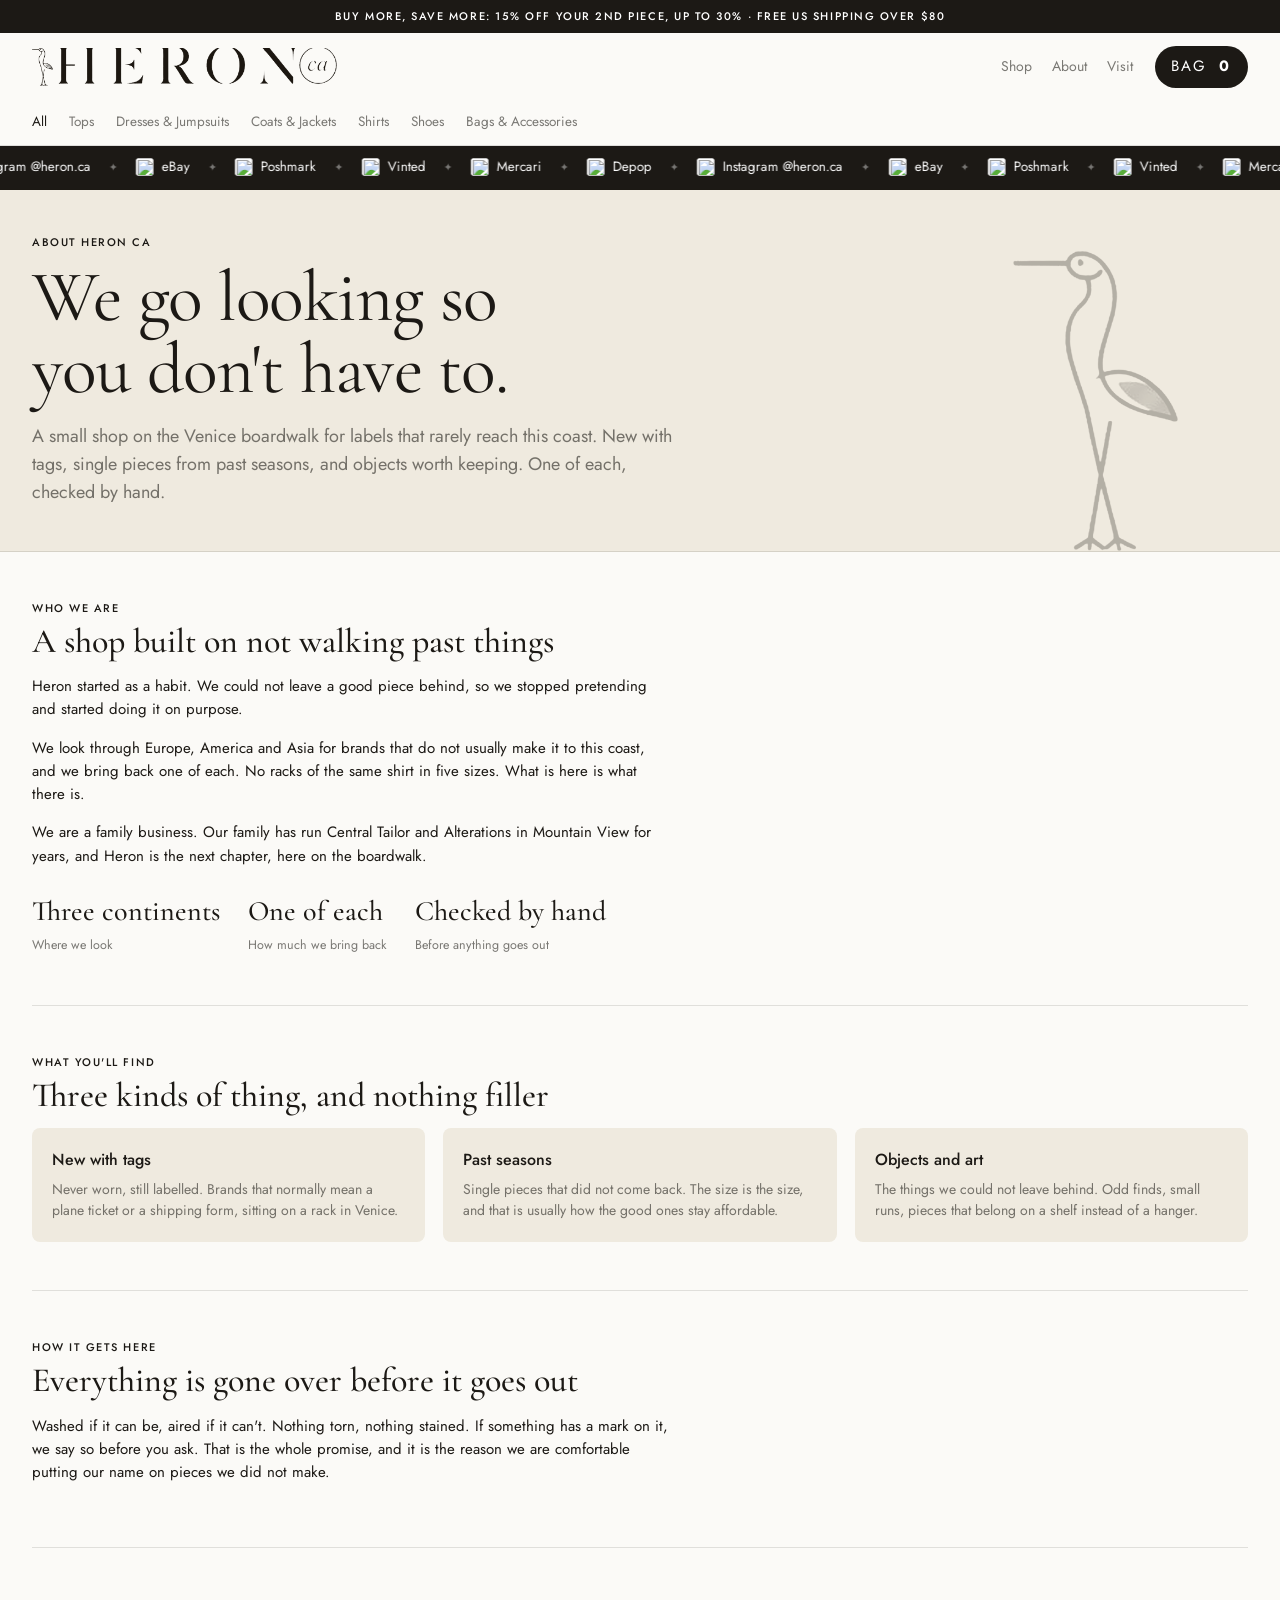
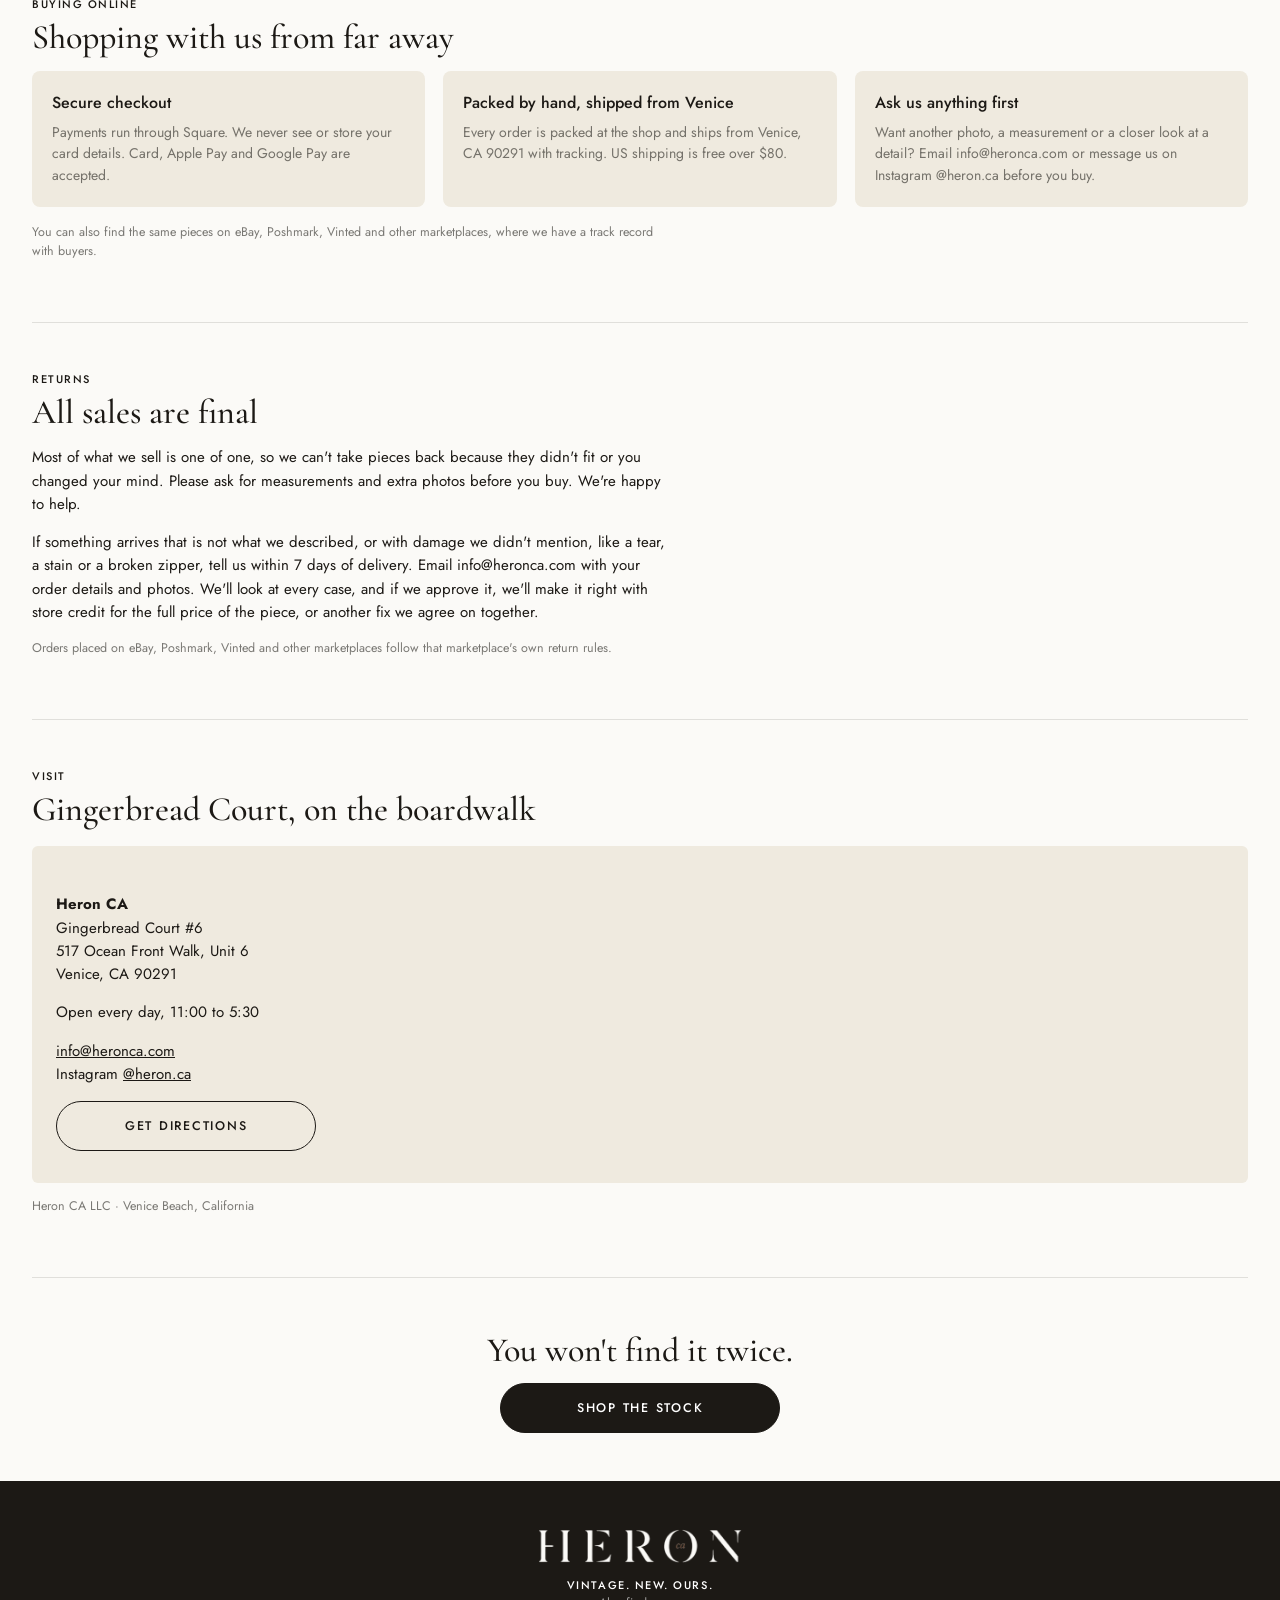
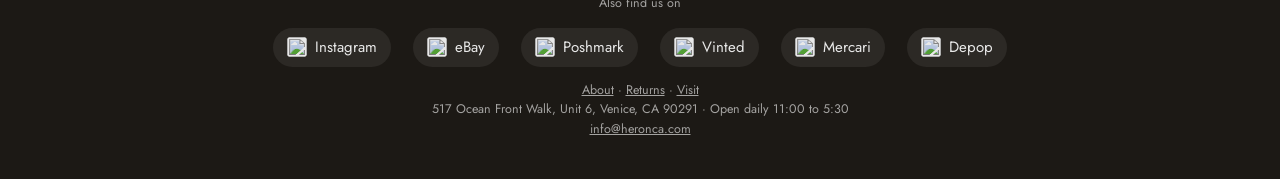
==== about.html @ 931b7129 "Add files via upload" ====
<!doctype html>
<html lang="en"><head><meta charset="utf-8"><meta name="viewport" content="width=device-width,initial-scale=1">
<title>About · Heron CA · Venice Beach</title>
<meta name="description" content="Heron CA is a family shop in Gingerbread Court on the Venice Beach boardwalk. New with tags pieces, past seasons and objects worth keeping. One of each, checked by hand.">
<link rel="icon" href="/assets/heron-ca.png">
<link rel="preconnect" href="https://fonts.googleapis.com"><link rel="preconnect" href="https://fonts.gstatic.com" crossorigin>
<link href="https://fonts.googleapis.com/css2?family=Cormorant+Garamond:wght@400;500&family=Jost:wght@400;500&display=swap" rel="stylesheet">
<link rel="stylesheet" href="/assets/heron.css?v=9"></head>
<body>
<section class="hero"><div class="wrap about"><div class="caps">About Heron CA</div>
  <h1>We go looking so<br>you don't have to.</h1>
  <p class="lead">A small shop on the Venice boardwalk for labels that rarely reach this coast. New with tags, single pieces from past seasons, and objects worth keeping. One of each, checked by hand.</p>
  <img class="bird" src="/assets/heron-bird.png" alt=""></div></section>

<main class="wrap about">
  <section style="border-top:0"><div class="caps">Who we are</div><h2>A shop built on not walking past things</h2>
    <p>Heron started as a habit. We could not leave a good piece behind, so we stopped pretending and started doing it on purpose.</p>
    <p>We look through Europe, America and Asia for brands that do not usually make it to this coast, and we bring back one of each. No racks of the same shirt in five sizes. What is here is what there is.</p>
    <p>We are a family business. Our family has run Central Tailor and Alterations in Mountain View for years, and Heron is the next chapter, here on the boardwalk.</p>
    <div class="stats"><div><b>Three continents</b><span class="small">Where we look</span></div><div><b>One of each</b><span class="small">How much we bring back</span></div><div><b>Checked by hand</b><span class="small">Before anything goes out</span></div></div>
  </section>

  <section><div class="caps">What you'll find</div><h2>Three kinds of thing, and nothing filler</h2>
    <div class="cols">
      <div class="box"><h3>New with tags</h3><p>Never worn, still labelled. Brands that normally mean a plane ticket or a shipping form, sitting on a rack in Venice.</p></div>
      <div class="box"><h3>Past seasons</h3><p>Single pieces that did not come back. The size is the size, and that is usually how the good ones stay affordable.</p></div>
      <div class="box"><h3>Objects and art</h3><p>The things we could not leave behind. Odd finds, small runs, pieces that belong on a shelf instead of a hanger.</p></div>
    </div>
  </section>

  <section><div class="caps">How it gets here</div><h2>Everything is gone over before it goes out</h2>
    <p>Washed if it can be, aired if it can't. Nothing torn, nothing stained. If something has a mark on it, we say so before you ask. That is the whole promise, and it is the reason we are comfortable putting our name on pieces we did not make.</p>
  </section>

  <section><div class="caps">Buying online</div><h2>Shopping with us from far away</h2>
    <div class="cols">
      <div class="box"><h3>Secure checkout</h3><p>Payments run through Square. We never see or store your card details. Card, Apple Pay and Google Pay are accepted.</p></div>
      <div class="box"><h3>Packed by hand, shipped from Venice</h3><p>Every order is packed at the shop and ships from Venice, CA 90291 with tracking. US shipping is free over $80.</p></div>
      <div class="box"><h3>Ask us anything first</h3><p>Want another photo, a measurement or a closer look at a detail? Email info@heronca.com or message us on Instagram @heron.ca before you buy.</p></div>
    </div>
    <p class="small" style="margin-top:16px">You can also find the same pieces on eBay, Poshmark, Vinted and other marketplaces, where we have a track record with buyers.</p>
  </section>

  <section id="returns"><div class="caps">Returns</div><h2>All sales are final</h2>
    <p>Most of what we sell is one of one, so we can't take pieces back because they didn't fit or you changed your mind. Please ask for measurements and extra photos before you buy. We're happy to help.</p>
    <p>If something arrives that is not what we described, or with damage we didn't mention, like a tear, a stain or a broken zipper, tell us within 7 days of delivery. Email info@heronca.com with your order details and photos. We'll look at every case, and if we approve it, we'll make it right with store credit for the full price of the piece, or another fix we agree on together.</p>
    <p class="small">Orders placed on eBay, Poshmark, Vinted and other marketplaces follow that marketplace's own return rules.</p>
  </section>

  <section id="visit"><div class="caps">Visit</div><h2>Gingerbread Court, on the boardwalk</h2>
    <div id="aerial" hidden style="margin:18px 0"></div>
    <div class="visit" style="margin:18px 0 0">
      <div><p><b>Heron CA</b><br>Gingerbread Court #6<br>517 Ocean Front Walk, Unit 6<br>Venice, CA 90291</p>
        <p>Open every day, 11:00 to 5:30</p>
        <p><a href="mailto:info@heronca.com">info@heronca.com</a><br>Instagram <a href="https://www.instagram.com/heron.ca/" target="_blank" rel="noopener">@heron.ca</a></p>
        <a class="btn alt" style="max-width:260px" target="_blank" rel="noopener" href="https://maps.google.com/?q=517+Ocean+Front+Walk+Venice+CA+90291">Get directions</a></div>
      <iframe loading="lazy" title="Map" src="https://maps.google.com/maps?q=517%20Ocean%20Front%20Walk%2C%20Venice%2C%20CA%2090291&z=16&output=embed"></iframe>
    </div>
    <p class="small" style="margin-top:14px">Heron CA LLC · Venice Beach, California</p>
  </section>

  <section style="text-align:center"><h2>You won't find it twice.</h2><a class="btn" style="max-width:280px;margin:0 auto" href="/">Shop the stock</a></section>
</main>
<script src="/assets/heron.js?v=9"></script>
<script>chrome();</script>
</body></html>
---- assets/heron.css ----
:root{--ink:#1C1915;--paper:#FBFAF7;--sand:#EFEADF;--brick:#9C3A2C;--line:rgba(28,25,21,.12);--muted:rgba(28,25,21,.58)}
*{box-sizing:border-box}html,body{margin:0}
body{background:var(--paper);color:var(--ink);font:400 15px/1.55 'Jost',system-ui,sans-serif;-webkit-font-smoothing:antialiased}
a{color:inherit}img{display:block;max-width:100%}
.serif{font-family:'Cormorant Garamond',Georgia,serif}
.caps{text-transform:uppercase;letter-spacing:.14em;font-size:11px;font-weight:500}
.wrap{max-width:1280px;margin:0 auto;padding:0 16px}
@media(min-width:760px){.wrap{padding:0 32px}}

/* header */
.strip{background:var(--ink);color:#fff;text-align:center;padding:8px 12px}
header.top{position:sticky;top:0;z-index:20;background:rgba(251,250,247,.92);backdrop-filter:blur(10px);-webkit-backdrop-filter:blur(10px);border-bottom:1px solid var(--line)}
.bar{display:flex;align-items:center;justify-content:space-between;gap:16px;height:68px}
.logo img{height:38px;width:auto}
@media(max-width:420px){.logo img{height:26px}}
.bag{background:var(--ink);color:#fff;border:0;border-radius:999px;padding:9px 16px;font:inherit;cursor:pointer}
.bag b{display:inline-block;min-width:14px;margin-left:4px}
nav.cats{display:flex;gap:22px;overflow-x:auto;padding:0 16px;scrollbar-width:none;max-width:1280px;margin:0 auto;height:44px;align-items:center}
@media(min-width:760px){nav.cats{padding:0 32px}}
nav.cats::-webkit-scrollbar{display:none}
nav.cats a{flex:none;text-decoration:none;font-size:13.5px;color:var(--muted);padding:12px 0;border-bottom:2px solid transparent;white-space:nowrap}
nav.cats a.on,nav.cats a:hover{color:var(--ink);border-bottom-color:var(--ink)}
.chip{flex:none;text-decoration:none;border:1px solid var(--line);background:#fff;border-radius:999px;padding:7px 14px;font:inherit;font-size:13px;cursor:pointer;color:var(--ink);white-space:nowrap}
.chip.on{background:var(--ink);color:#fff;border-color:var(--ink)}

/* hero */
.hero{position:relative;overflow:hidden;background:var(--sand);border-bottom:1px solid var(--line)}
.hero .wrap{position:relative;padding-top:44px;padding-bottom:44px;min-height:240px;display:flex;flex-direction:column;justify-content:center}
.hero h1{font-family:'Cormorant Garamond',Georgia,serif;font-weight:400;font-size:clamp(40px,7vw,84px);line-height:.95;margin:10px 0 14px;letter-spacing:-.01em}
.hero p{margin:0;max-width:440px;color:var(--muted)}
.hero .bird{position:absolute;right:-10px;bottom:0;height:230px;width:auto;opacity:.18;pointer-events:none}
@media(min-width:760px){.hero .bird{right:8%;bottom:0;height:300px;opacity:.28}}

/* grid */
.head{display:flex;align-items:flex-end;justify-content:space-between;gap:12px;margin:36px 0 14px;flex-wrap:wrap}
.head h1,.head h2{font-family:'Cormorant Garamond',Georgia,serif;font-weight:500;font-size:32px;line-height:1.1;margin:0}
.grid{display:grid;grid-template-columns:repeat(2,minmax(0,1fr));gap:26px 10px}
@media(min-width:760px){.grid{grid-template-columns:repeat(3,minmax(0,1fr));gap:40px 18px}}
@media(min-width:1100px){.grid{grid-template-columns:repeat(4,minmax(0,1fr))}}
.card{text-decoration:none;display:block}
.ph{position:relative;aspect-ratio:4/5;background:var(--sand);overflow:hidden;border-radius:4px}
.ph img{width:100%;height:100%;object-fit:cover;transition:transform .6s ease,opacity .4s}
.ph img+img{position:absolute;inset:0;opacity:0}
.card:hover .ph img+img{opacity:1}
.card:hover .ph img:first-child{transform:scale(1.02)}
.badge{position:absolute;left:10px;top:10px;background:#fff;padding:4px 9px;border-radius:999px}
.badge.sold{background:var(--brick);color:#fff}
.card .t{margin:10px 0 3px;font-size:14px;line-height:1.35;display:-webkit-box;-webkit-line-clamp:2;-webkit-box-orient:vertical;overflow:hidden}
.card .m{font-size:13px;color:var(--muted)}
.price b{font-weight:500;color:var(--ink)}.price s{color:var(--muted);font-size:12.5px;margin-left:6px}
.card.is-sold{opacity:.55}
.empty{padding:40px 0;color:var(--muted)}

/* sections */
.visit{display:grid;gap:0;margin:72px 0;border-radius:6px;overflow:hidden;background:var(--sand)}
@media(min-width:760px){.visit{grid-template-columns:1fr 1.3fr}}
.visit>div{padding:32px 24px}
.visit iframe{width:100%;height:100%;min-height:300px;border:0;filter:grayscale(.85) contrast(1.05);display:block}
.visit h2,.story h2{font-family:'Cormorant Garamond',Georgia,serif;font-weight:500;font-size:34px;margin:6px 0 12px;line-height:1.1}
.story{max-width:620px;margin:0 auto 72px;text-align:center}
.story p{font-size:16px;color:var(--muted)}
footer{background:var(--ink);color:#fff;padding:48px 0 40px;text-align:center}
footer .logo-f{height:34px;width:auto;margin:0 auto 14px}
footer .links{display:flex;flex-wrap:wrap;justify-content:center;gap:8px 22px;margin:14px 0}
footer .links a{text-decoration:none;opacity:.9}
footer .links a:hover{opacity:1;text-decoration:underline}
footer .small{color:rgba(255,255,255,.6)}
.small{font-size:12.5px;color:var(--muted)}

/* buttons */
.btn{display:block;width:100%;border:1px solid var(--ink);background:var(--ink);color:#fff;padding:15px 18px;font:500 12.5px 'Jost',sans-serif;letter-spacing:.14em;text-transform:uppercase;cursor:pointer;text-align:center;text-decoration:none;border-radius:999px}
.btn.alt{background:transparent;color:var(--ink)}
.btn.red{background:var(--brick);border-color:var(--brick)}
.btn[disabled]{opacity:.45;cursor:not-allowed}

/* item page */
.item{display:grid;gap:22px;margin:24px 0 64px}
@media(min-width:860px){.item{grid-template-columns:1.3fr 1fr;gap:56px}.info{position:sticky;top:130px;align-self:start}}
.gal{display:flex;overflow-x:auto;scroll-snap-type:x mandatory;gap:8px;scrollbar-width:none;border-radius:4px}
.gal::-webkit-scrollbar{display:none}
.gal img{flex:none;width:100%;aspect-ratio:4/5;object-fit:cover;scroll-snap-align:start;background:var(--sand)}
@media(min-width:860px){.gal{display:grid;grid-template-columns:1fr 1fr;overflow:visible}.gal img{width:100%}.gal img:first-child{grid-column:1/-1}.dots{display:none!important}}
.dots{display:flex;gap:6px;justify-content:center;margin-top:10px}
.dots i{width:6px;height:6px;border-radius:50%;background:var(--line)}.dots i.on{background:var(--ink)}
.info h1{font-family:'Cormorant Garamond',Georgia,serif;font-weight:500;font-size:36px;line-height:1.08;margin:8px 0 12px}
.info .price{font-size:20px;margin-bottom:6px}
.info .desc{white-space:pre-line;margin:20px 0;border-top:1px solid var(--line);padding-top:16px}
.info .stack{display:grid;gap:10px;margin-top:20px}
.ooo{display:inline-block;border:1px solid var(--ink);padding:3px 10px;margin-right:8px;border-radius:999px}

/* drawer */
.drawer{position:fixed;inset:0;z-index:50;display:none}
.drawer.open{display:block}
.drawer .shade{position:absolute;inset:0;background:rgba(28,25,21,.45)}
.drawer .panel{position:absolute;right:0;top:0;bottom:0;width:min(420px,100%);background:var(--paper);padding:20px 16px;display:flex;flex-direction:column;gap:14px}
.drawer .rows{flex:1;overflow:auto;display:grid;gap:12px;align-content:start}
.row{display:grid;grid-template-columns:64px 1fr auto;gap:10px;align-items:center;font-size:14px}
.row img{width:64px;aspect-ratio:4/5;object-fit:cover;border-radius:3px}
.row button{background:none;border:0;color:var(--muted);cursor:pointer;font:inherit}
.sum div{display:flex;justify-content:space-between;margin:3px 0}
.toast{position:fixed;left:50%;bottom:22px;transform:translateX(-50%);background:var(--ink);color:#fff;padding:10px 18px;z-index:60;display:none;border-radius:999px}
.plat{display:inline-flex;align-items:center;gap:8px;background:rgba(255,255,255,.08);padding:8px 14px;border-radius:999px}
.plat img{width:20px;height:20px;border-radius:4px;background:#fff}
.sum .nudge{display:block;background:var(--sand);padding:10px 12px;border-radius:8px;margin-bottom:8px;font-size:14px}
.multi{background:var(--sand);border-radius:8px;padding:12px 14px;margin-top:14px;font-size:13.5px}
.right{display:flex;align-items:center;gap:22px}
.menu{display:flex;gap:20px;font-size:14px}
.menu a{text-decoration:none;color:var(--muted)}.menu a:hover{color:var(--ink)}
@media(max-width:560px){.menu{gap:12px;font-size:13px}.menu a:last-child{display:none}.right{gap:12px}}
.marquee{overflow:hidden;background:var(--ink);color:#fff;border-bottom:1px solid var(--line)}
.marquee .track{display:flex;width:max-content;will-change:transform}
.marquee a{display:inline-flex;align-items:center;gap:8px;padding:11px 18px;text-decoration:none;font-size:13.5px;white-space:nowrap}
.marquee a:hover{text-decoration:underline}
.marquee img{border-radius:4px;background:#fff}
.marquee .dot{opacity:.4;align-self:center;font-size:11px}
@keyframes heron-slide{from{transform:translateX(0)}to{transform:translateX(-50%)}}

.about h1{font-family:'Cormorant Garamond',Georgia,serif;font-weight:400;font-size:clamp(40px,6vw,72px);line-height:1;margin:10px 0 18px}
.about .lead{font-size:18px;max-width:640px;color:var(--muted)}
.about section{padding:48px 0;border-top:1px solid var(--line)}
.about h2{font-family:'Cormorant Garamond',Georgia,serif;font-weight:500;font-size:34px;line-height:1.1;margin:6px 0 14px}
.about p{max-width:640px}
.cols{display:grid;gap:18px}
@media(min-width:760px){.cols{grid-template-columns:repeat(3,1fr)}}
.box{background:var(--sand);border-radius:8px;padding:20px}
.box h3{margin:0 0 6px;font-weight:500;font-size:16px}
.box p{margin:0;color:var(--muted);font-size:14px}
.stats{display:flex;flex-wrap:wrap;gap:28px;margin-top:22px}
.stats b{display:block;font-family:'Cormorant Garamond',Georgia,serif;font-size:28px;font-weight:500}
.bag{white-space:nowrap}
@media(max-width:560px){.logo img{height:22px}.bag{padding:8px 12px}.hero .bird{opacity:.09}}
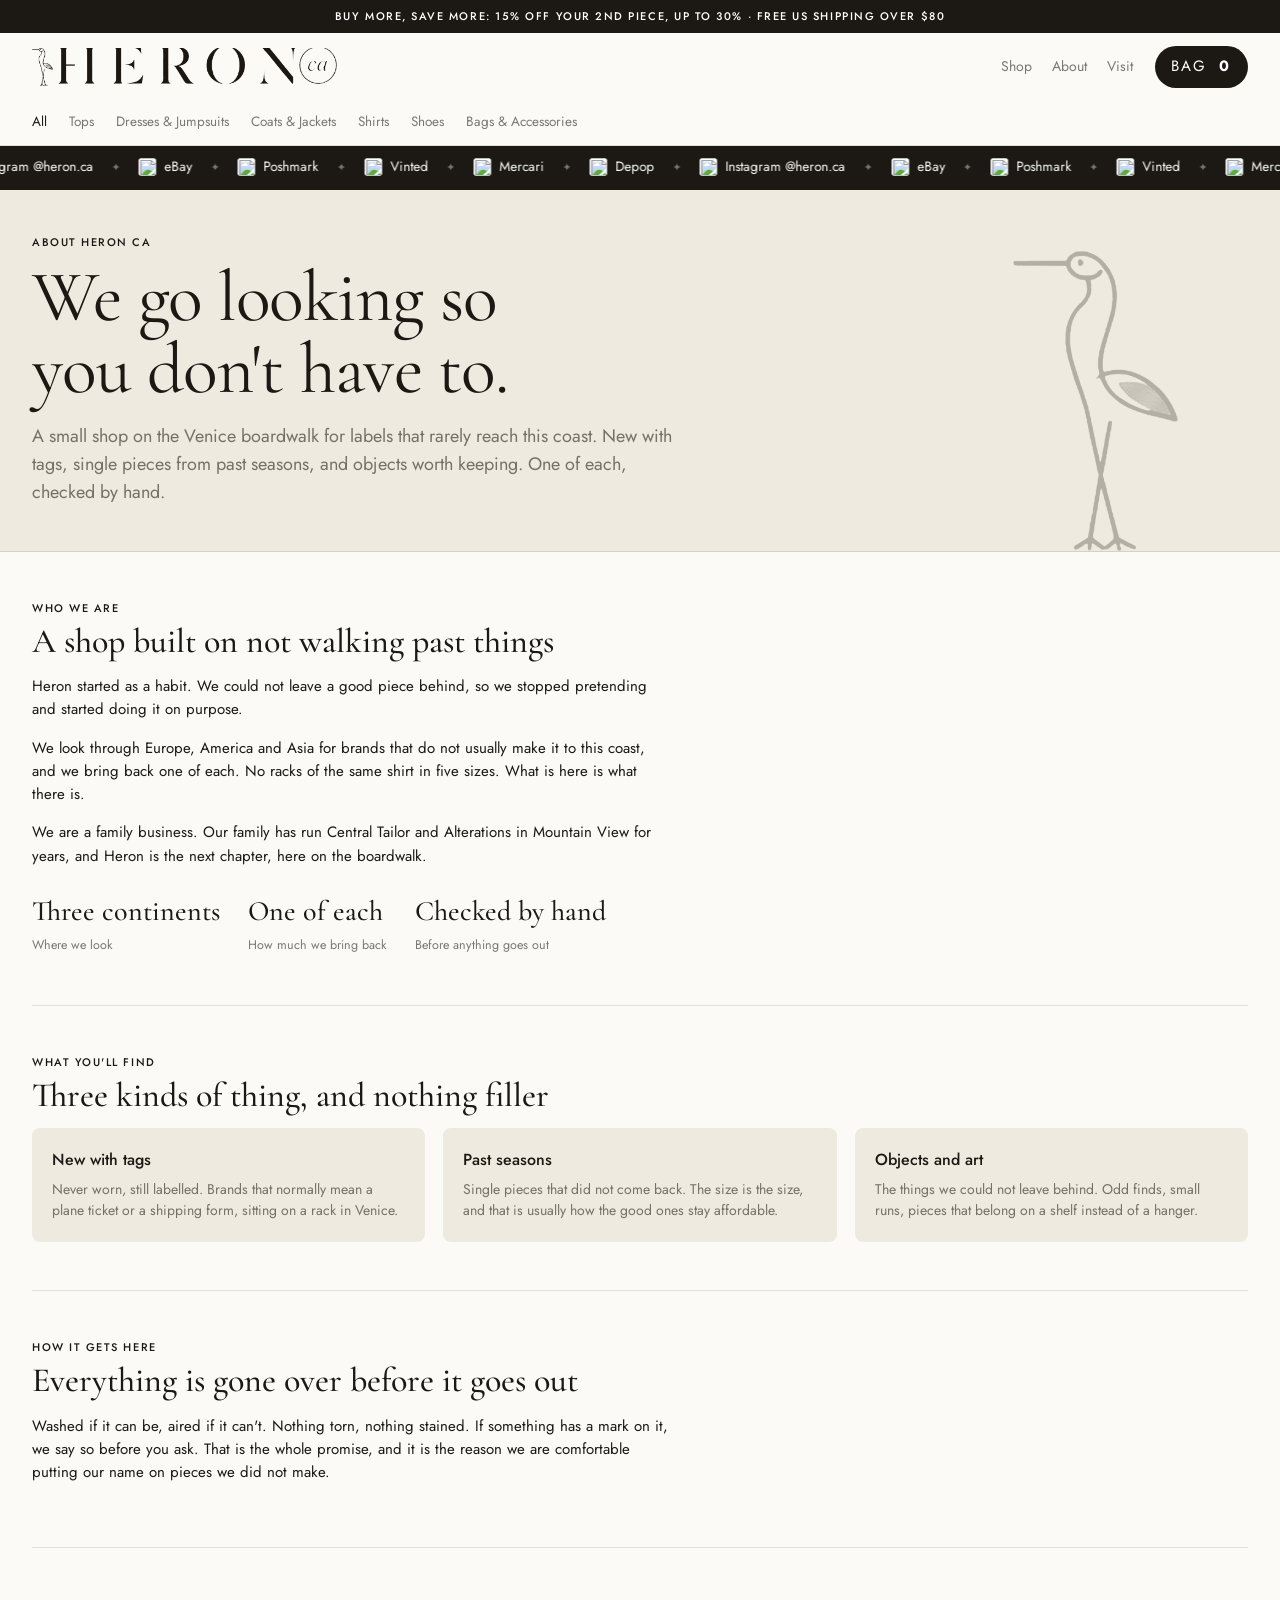
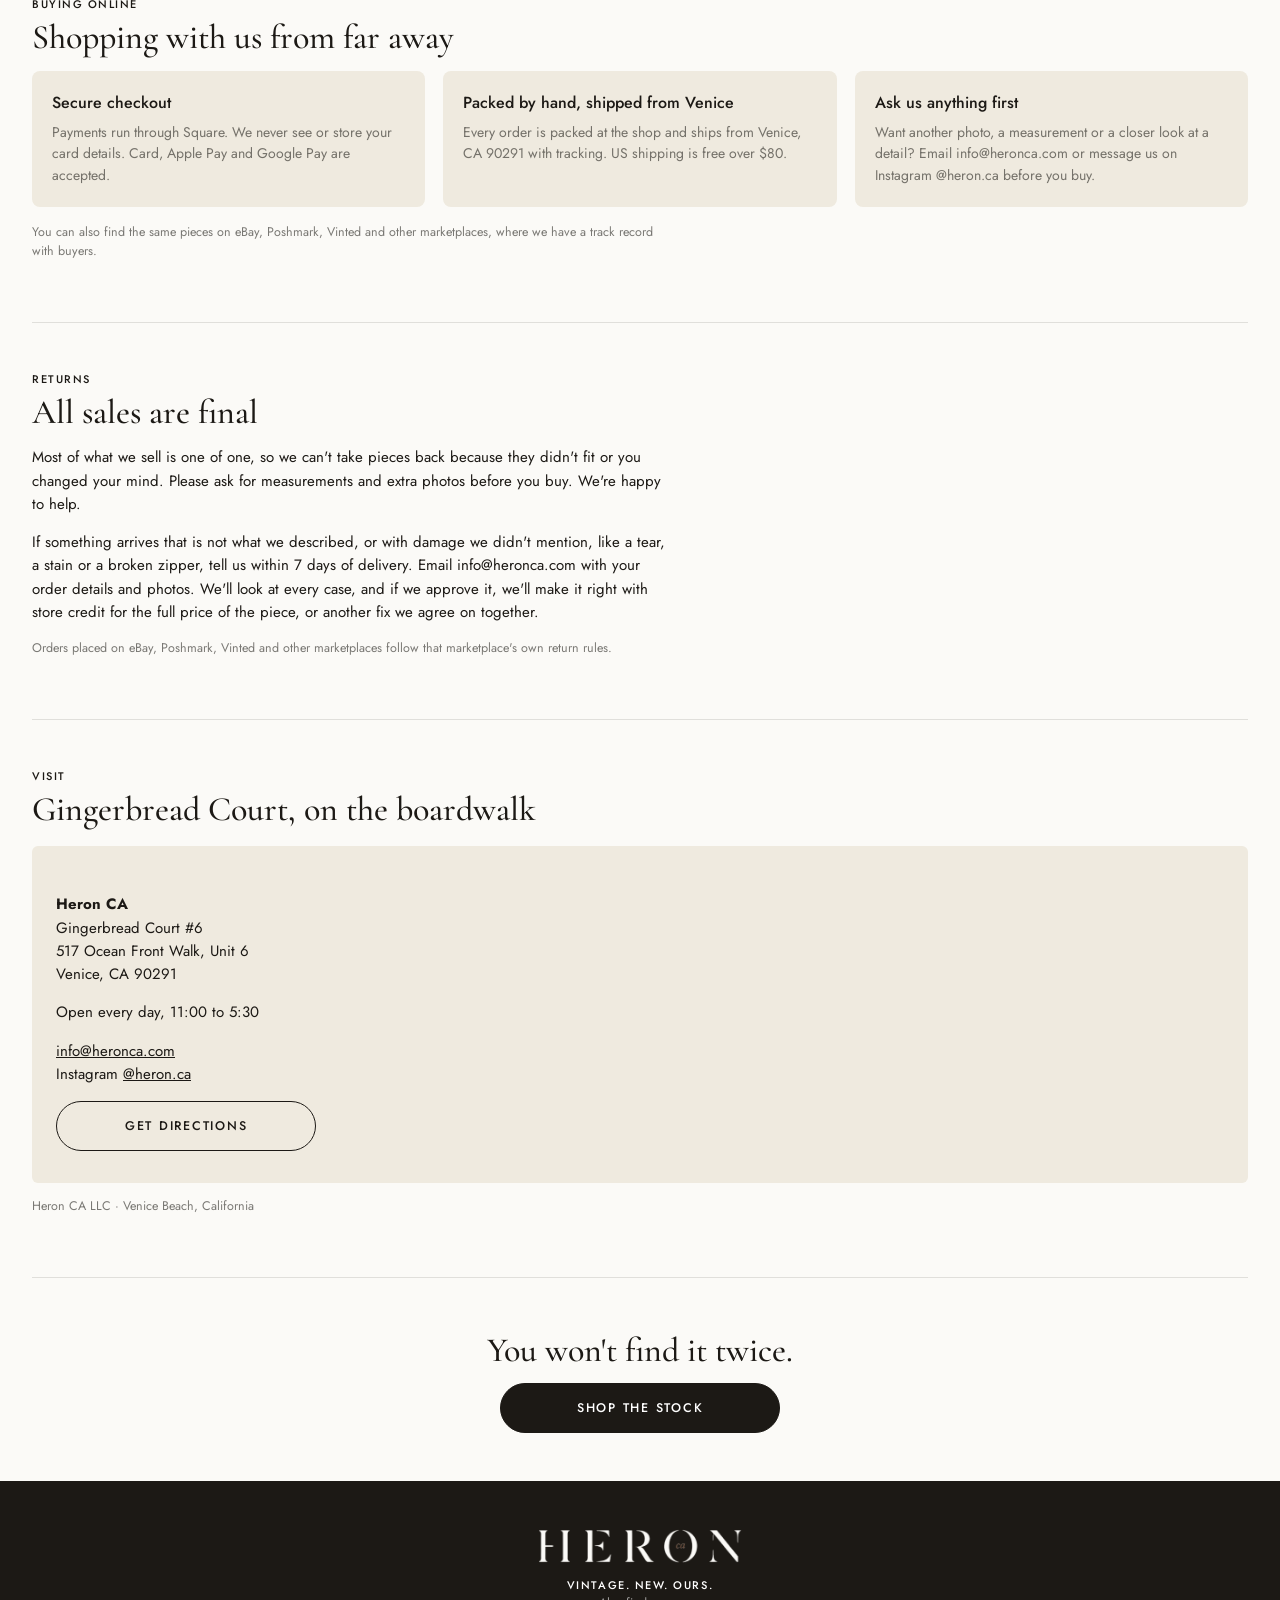
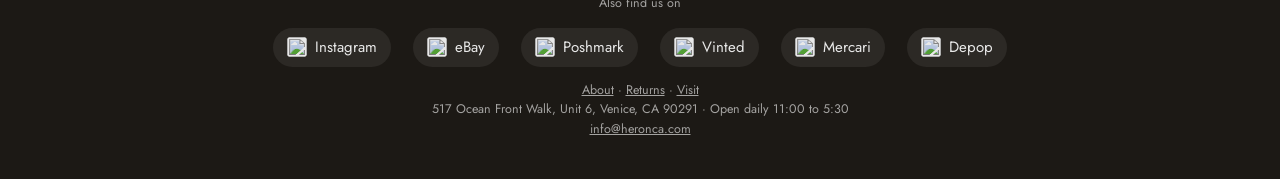
==== commit 22d1943d: "Add files via upload" ====
--- a/about.html
+++ b/about.html
@@ -5,7 +5,7 @@
 <link rel="icon" href="/assets/heron-ca.png">
 <link rel="preconnect" href="https://fonts.googleapis.com"><link rel="preconnect" href="https://fonts.gstatic.com" crossorigin>
 <link href="https://fonts.googleapis.com/css2?family=Cormorant+Garamond:wght@400;500&family=Jost:wght@400;500&display=swap" rel="stylesheet">
-<link rel="stylesheet" href="/assets/heron.css?v=9"></head>
+<link rel="stylesheet" href="/assets/heron.css?v=10"></head>
 <body>
 <section class="hero"><div class="wrap about"><div class="caps">About Heron CA</div>
   <h1>We go looking so<br>you don't have to.</h1>
@@ -61,6 +61,6 @@
 
   <section style="text-align:center"><h2>You won't find it twice.</h2><a class="btn" style="max-width:280px;margin:0 auto" href="/">Shop the stock</a></section>
 </main>
-<script src="/assets/heron.js?v=9"></script>
+<script src="/assets/heron.js?v=10"></script>
 <script>chrome();</script>
 </body></html>
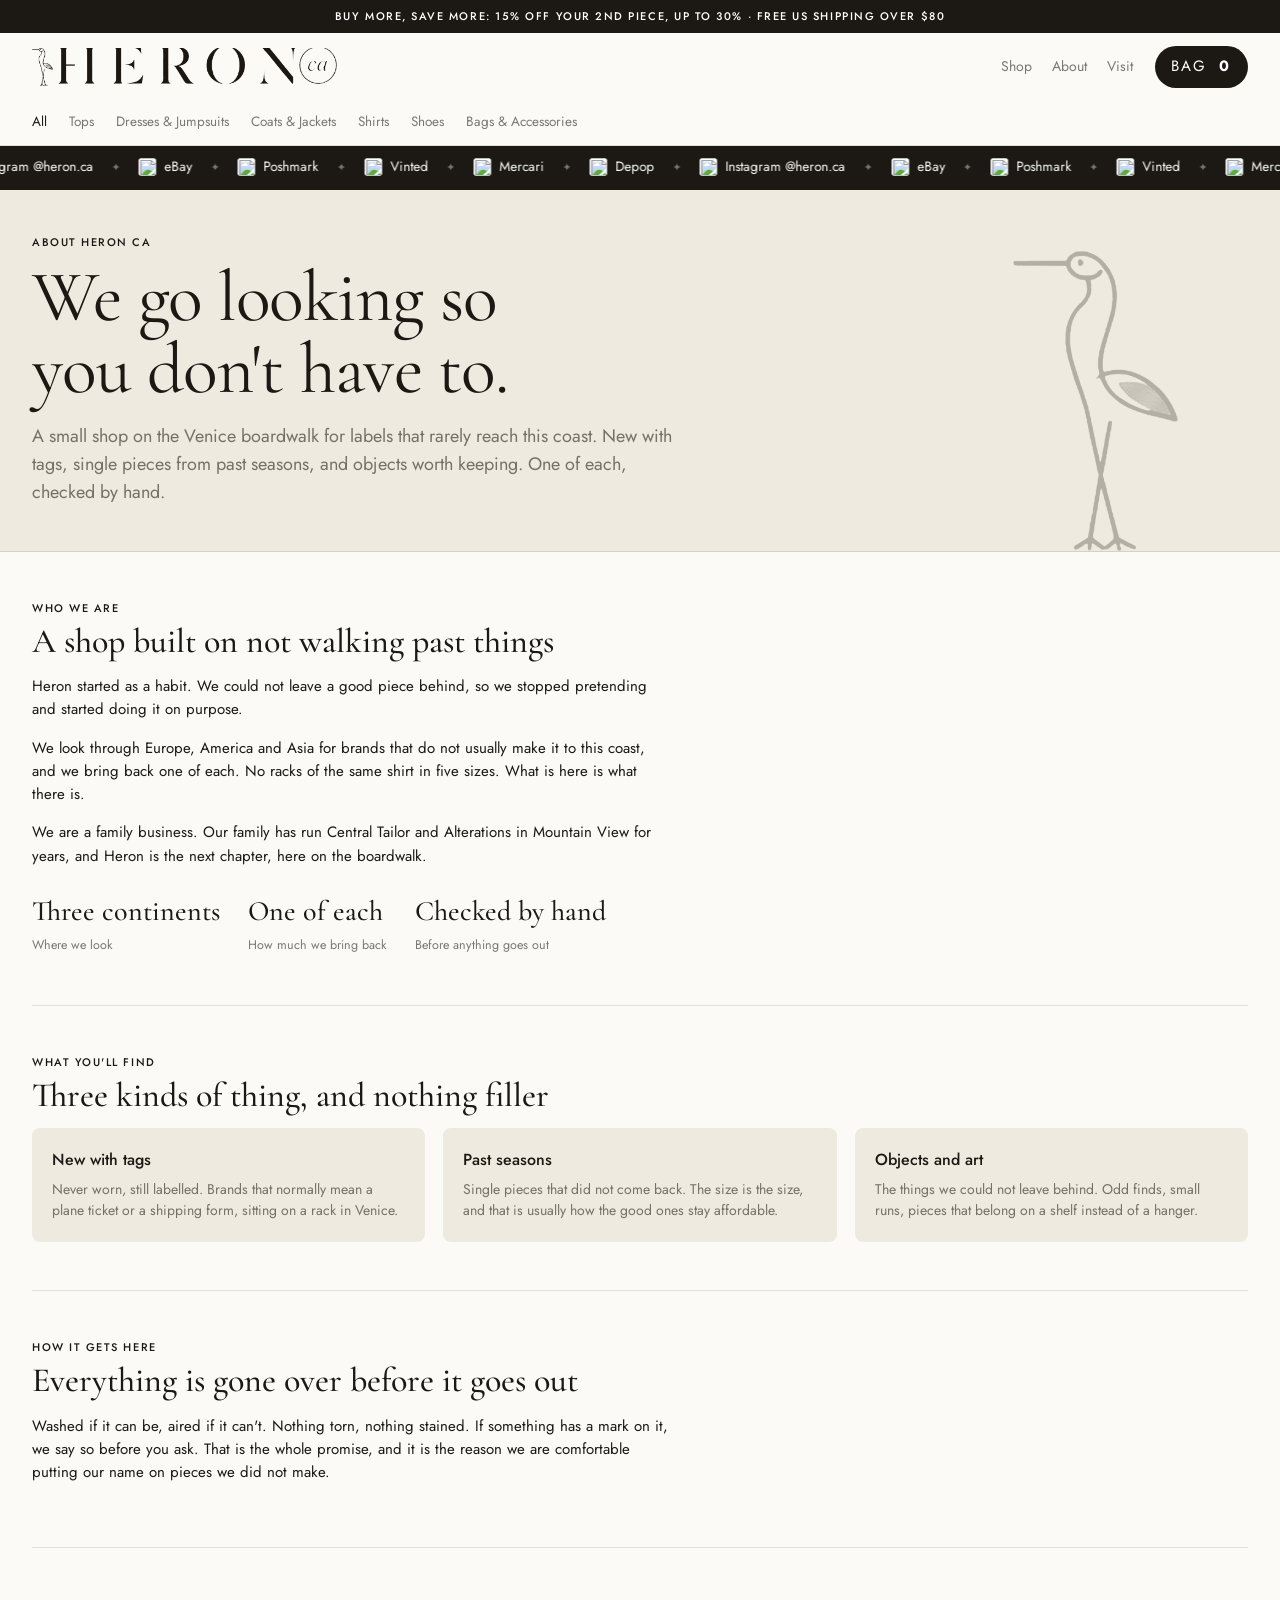
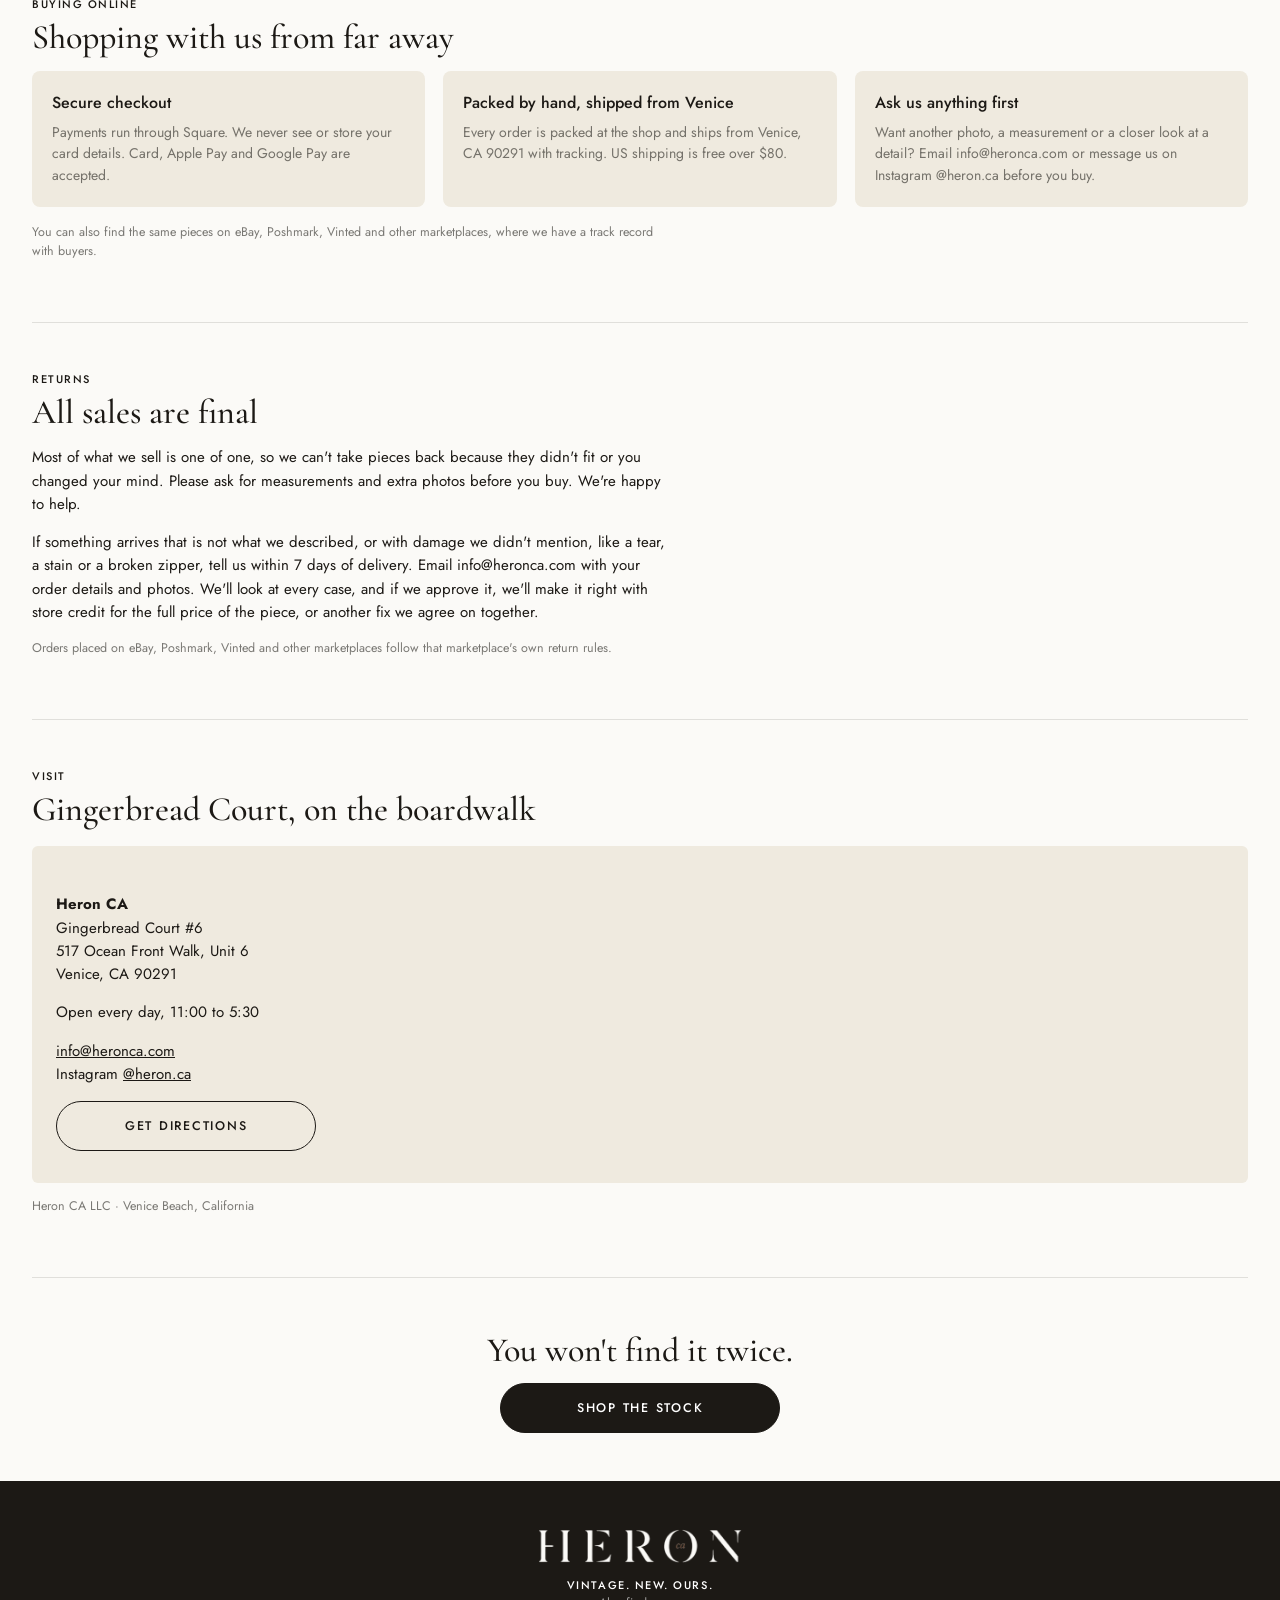
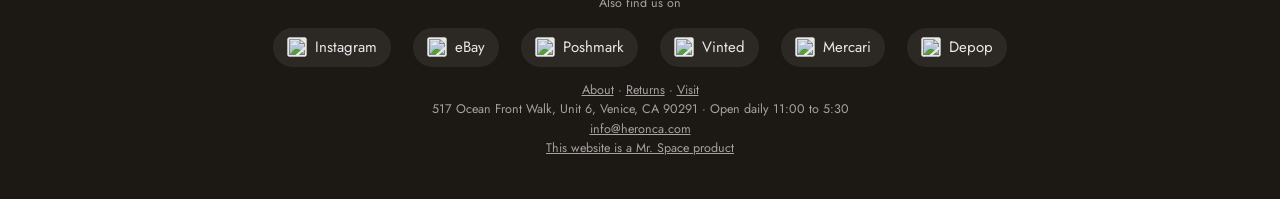
==== commit b216707e: "Add Mr. Space website credit, shared editor export and verified admin session bridge" ====
--- a/about.html
+++ b/about.html
@@ -5,7 +5,7 @@
 <link rel="icon" href="/assets/heron-ca.png">
 <link rel="preconnect" href="https://fonts.googleapis.com"><link rel="preconnect" href="https://fonts.gstatic.com" crossorigin>
 <link href="https://fonts.googleapis.com/css2?family=Cormorant+Garamond:wght@400;500&family=Jost:wght@400;500&display=swap" rel="stylesheet">
-<link rel="stylesheet" href="/assets/heron.css?v=10"></head>
+<link rel="stylesheet" href="/assets/heron.css?v=13"></head>
 <body>
 <section class="hero"><div class="wrap about"><div class="caps">About Heron CA</div>
   <h1>We go looking so<br>you don't have to.</h1>
@@ -61,6 +61,6 @@
 
   <section style="text-align:center"><h2>You won't find it twice.</h2><a class="btn" style="max-width:280px;margin:0 auto" href="/">Shop the stock</a></section>
 </main>
-<script src="/assets/heron.js?v=10"></script>
+<script src="/assets/heron.js?v=14-mrspace"></script>
 <script>chrome();</script>
 </body></html>
--- a/assets/heron.css
+++ b/assets/heron.css
@@ -129,3 +129,15 @@
 .stats b{display:block;font-family:'Cormorant Garamond',Georgia,serif;font-size:28px;font-weight:500}
 .bag{white-space:nowrap}
 @media(max-width:560px){.logo img{height:22px}.bag{padding:8px 12px}.hero .bird{opacity:.09}}
+
+/* hero aerial video background */
+.hero .wrap{z-index:2}
+.hero-bg{position:absolute;inset:0;width:100%;height:100%;object-fit:cover;z-index:0;opacity:0;transform:scale(1.08);transition:opacity 1.6s ease;animation:heroDrift 40s ease-in-out infinite alternate}
+.hero-shade{position:absolute;inset:0;z-index:1;opacity:0;transition:opacity 1.6s ease;background:linear-gradient(90deg,var(--sand) 0%,rgba(0,0,0,0) 72%),linear-gradient(0deg,rgba(0,0,0,.08),rgba(0,0,0,0) 40%)}
+.hero.has-video .hero-bg{opacity:1}.hero.has-video .hero-shade{opacity:.92}
+.hero.has-video .wrap{min-height:min(62vh,520px)}
+.hero.has-video .bird{opacity:.5;filter:drop-shadow(0 6px 18px rgba(0,0,0,.25))}
+.hero-credit{position:absolute;right:10px;bottom:6px;z-index:2;font-size:10px;color:#fff;opacity:.75;text-shadow:0 1px 2px rgba(0,0,0,.5)}
+@keyframes heroDrift{from{transform:scale(1.08) rotate(-.6deg)}to{transform:scale(1.16) rotate(.6deg)}}
+@media(max-width:560px){.hero-shade{background:linear-gradient(0deg,var(--sand) 8%,rgba(0,0,0,0) 75%)}.hero.has-video .wrap{justify-content:flex-end}.hero.has-video .bird{opacity:.35}}
+@media(prefers-reduced-motion:reduce){.hero-bg{animation:none}}
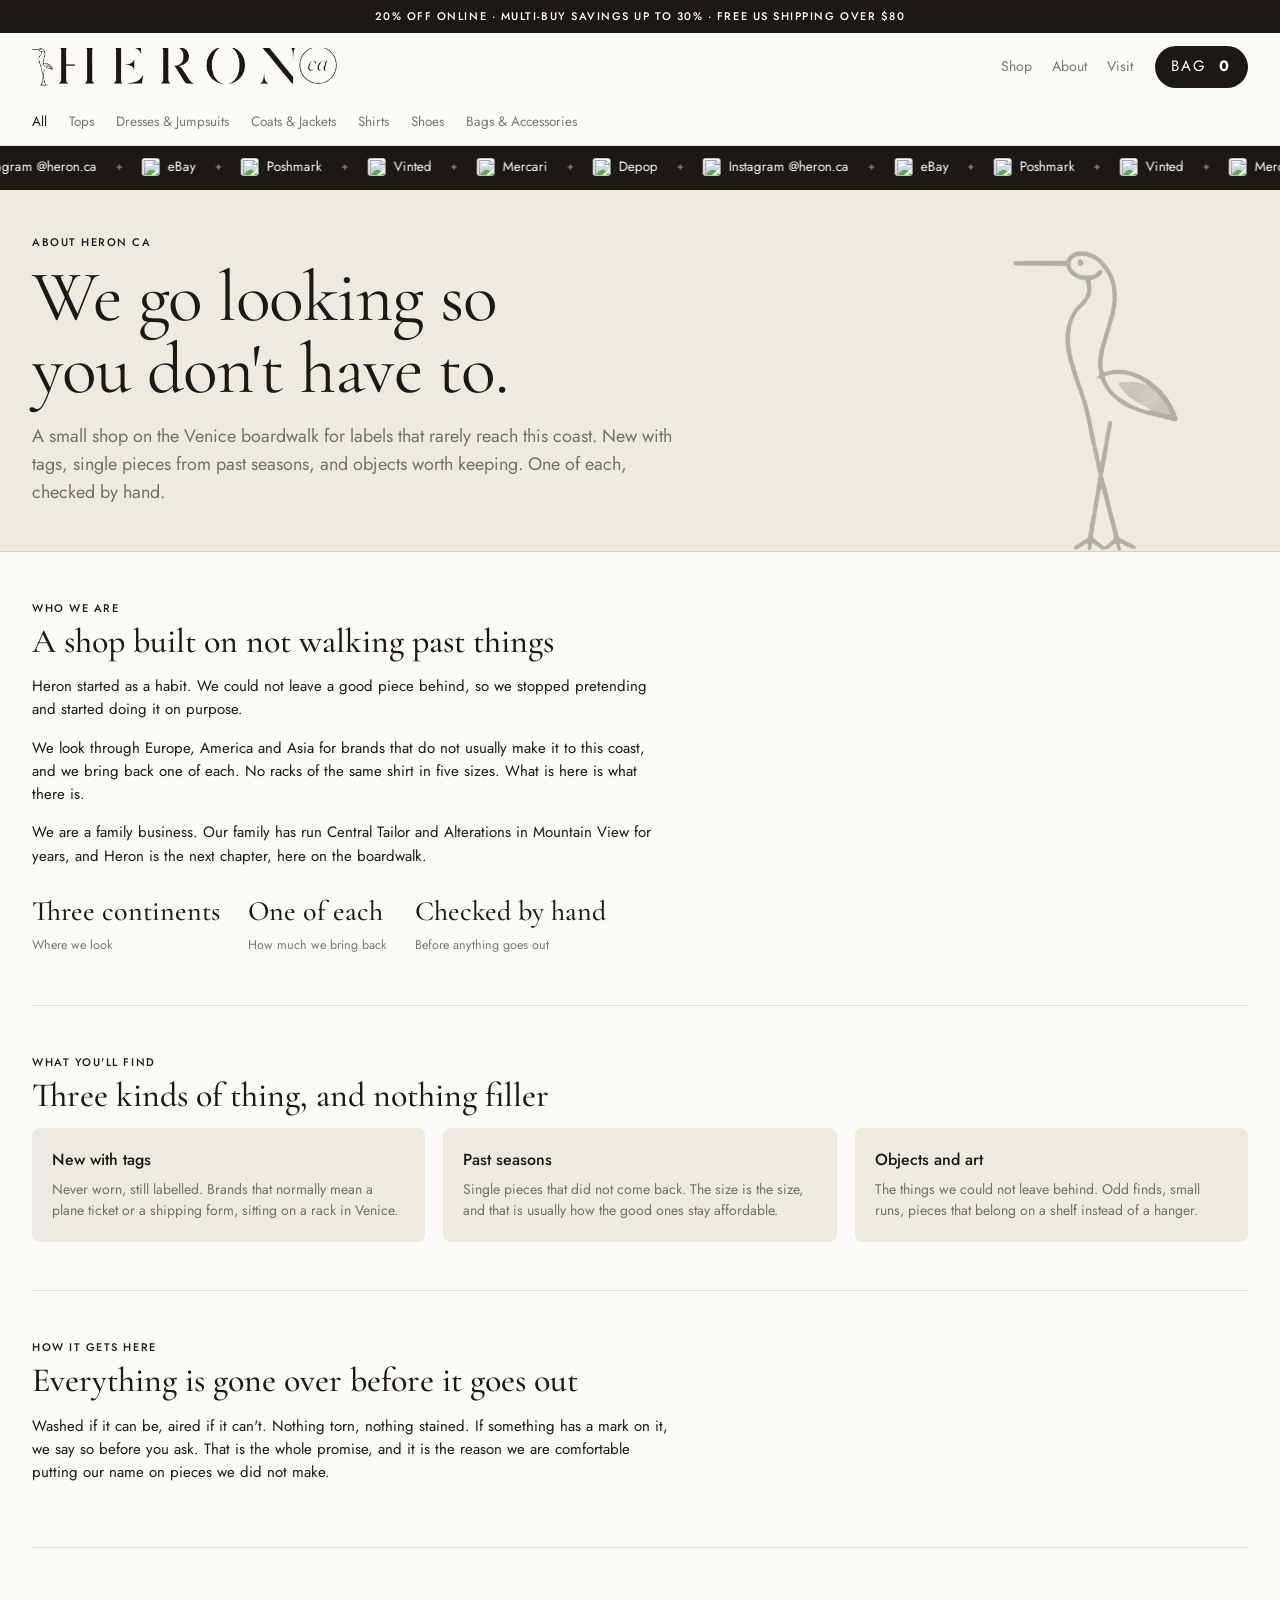
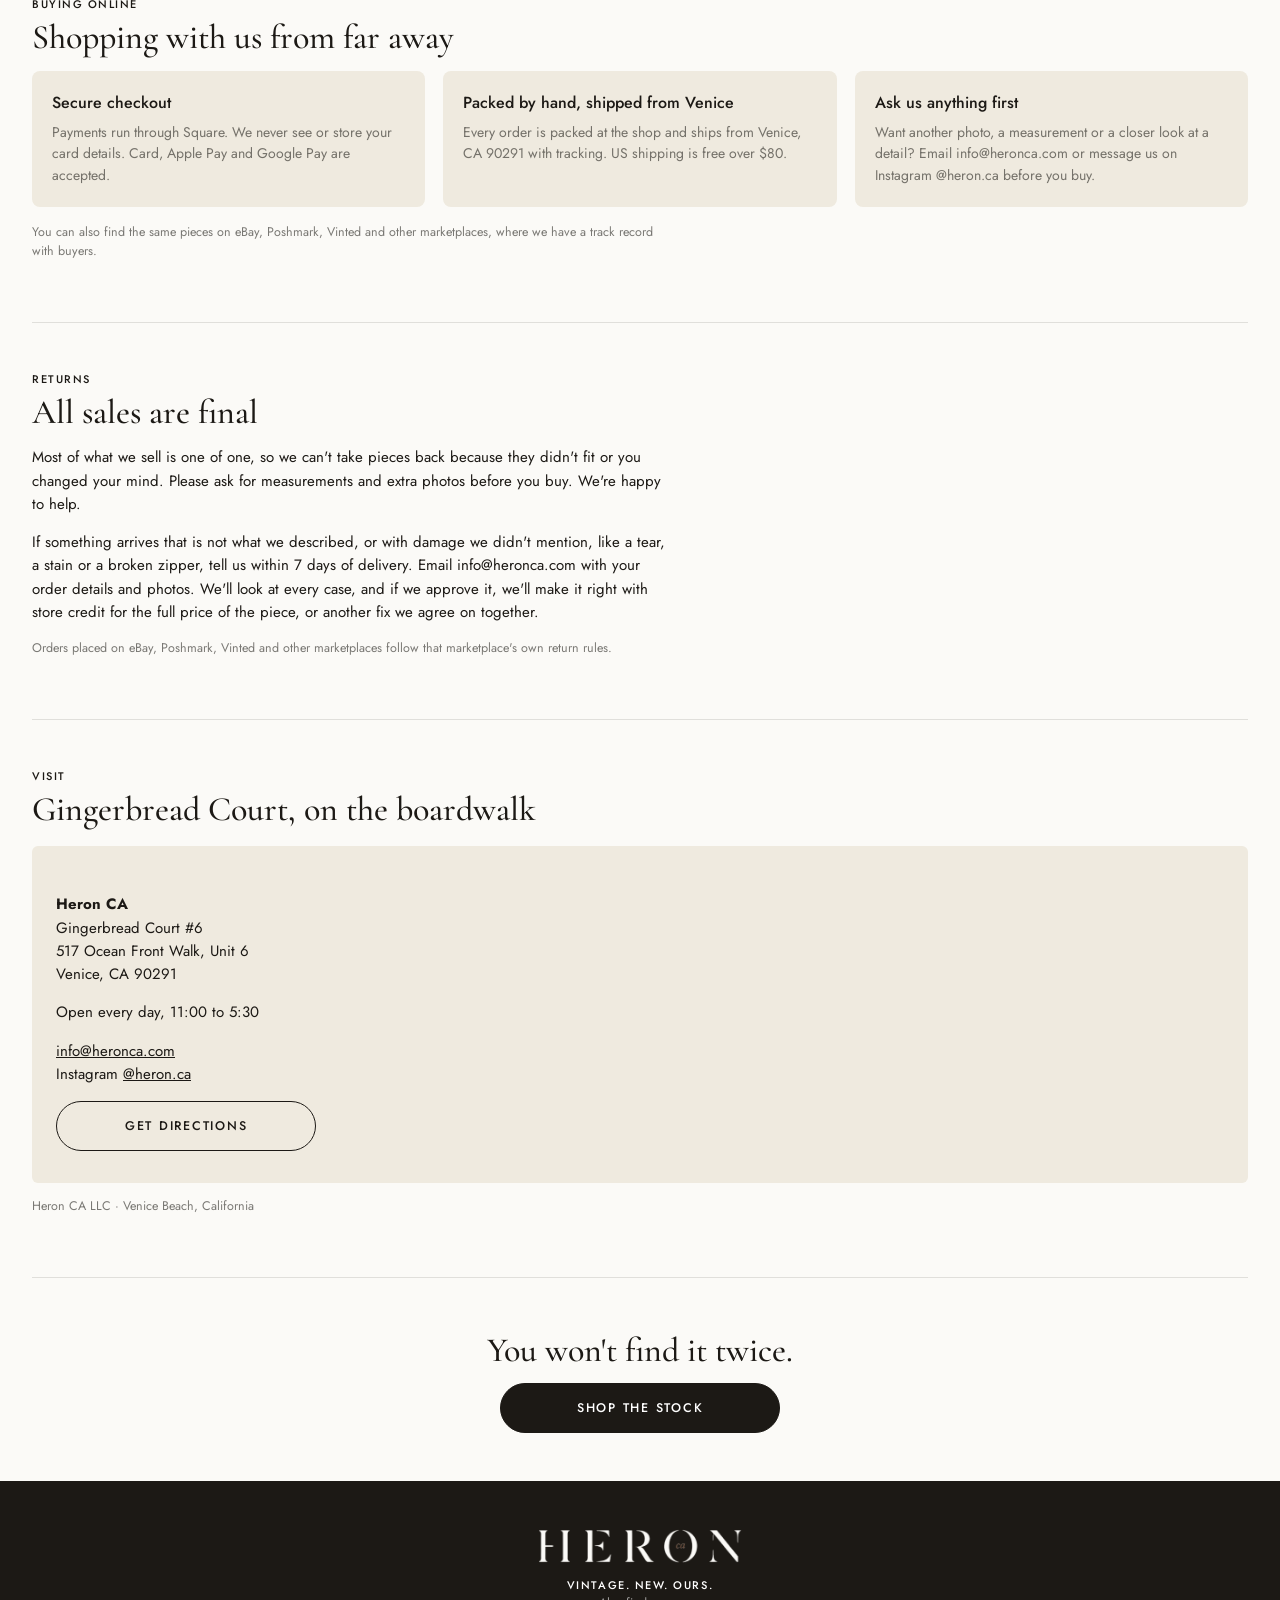
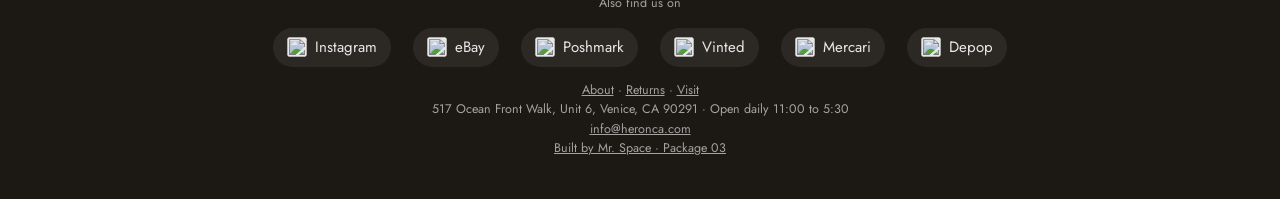
==== commit 13a77c99: "Refresh shared pricing script for 20 percent online discount" ====
--- a/about.html
+++ b/about.html
@@ -61,6 +61,6 @@
 
   <section style="text-align:center"><h2>You won't find it twice.</h2><a class="btn" style="max-width:280px;margin:0 auto" href="/">Shop the stock</a></section>
 </main>
-<script src="/assets/heron.js?v=14-mrspace"></script>
+<script src="/assets/heron.js?v=14"></script>
 <script>chrome();</script>
 </body></html>
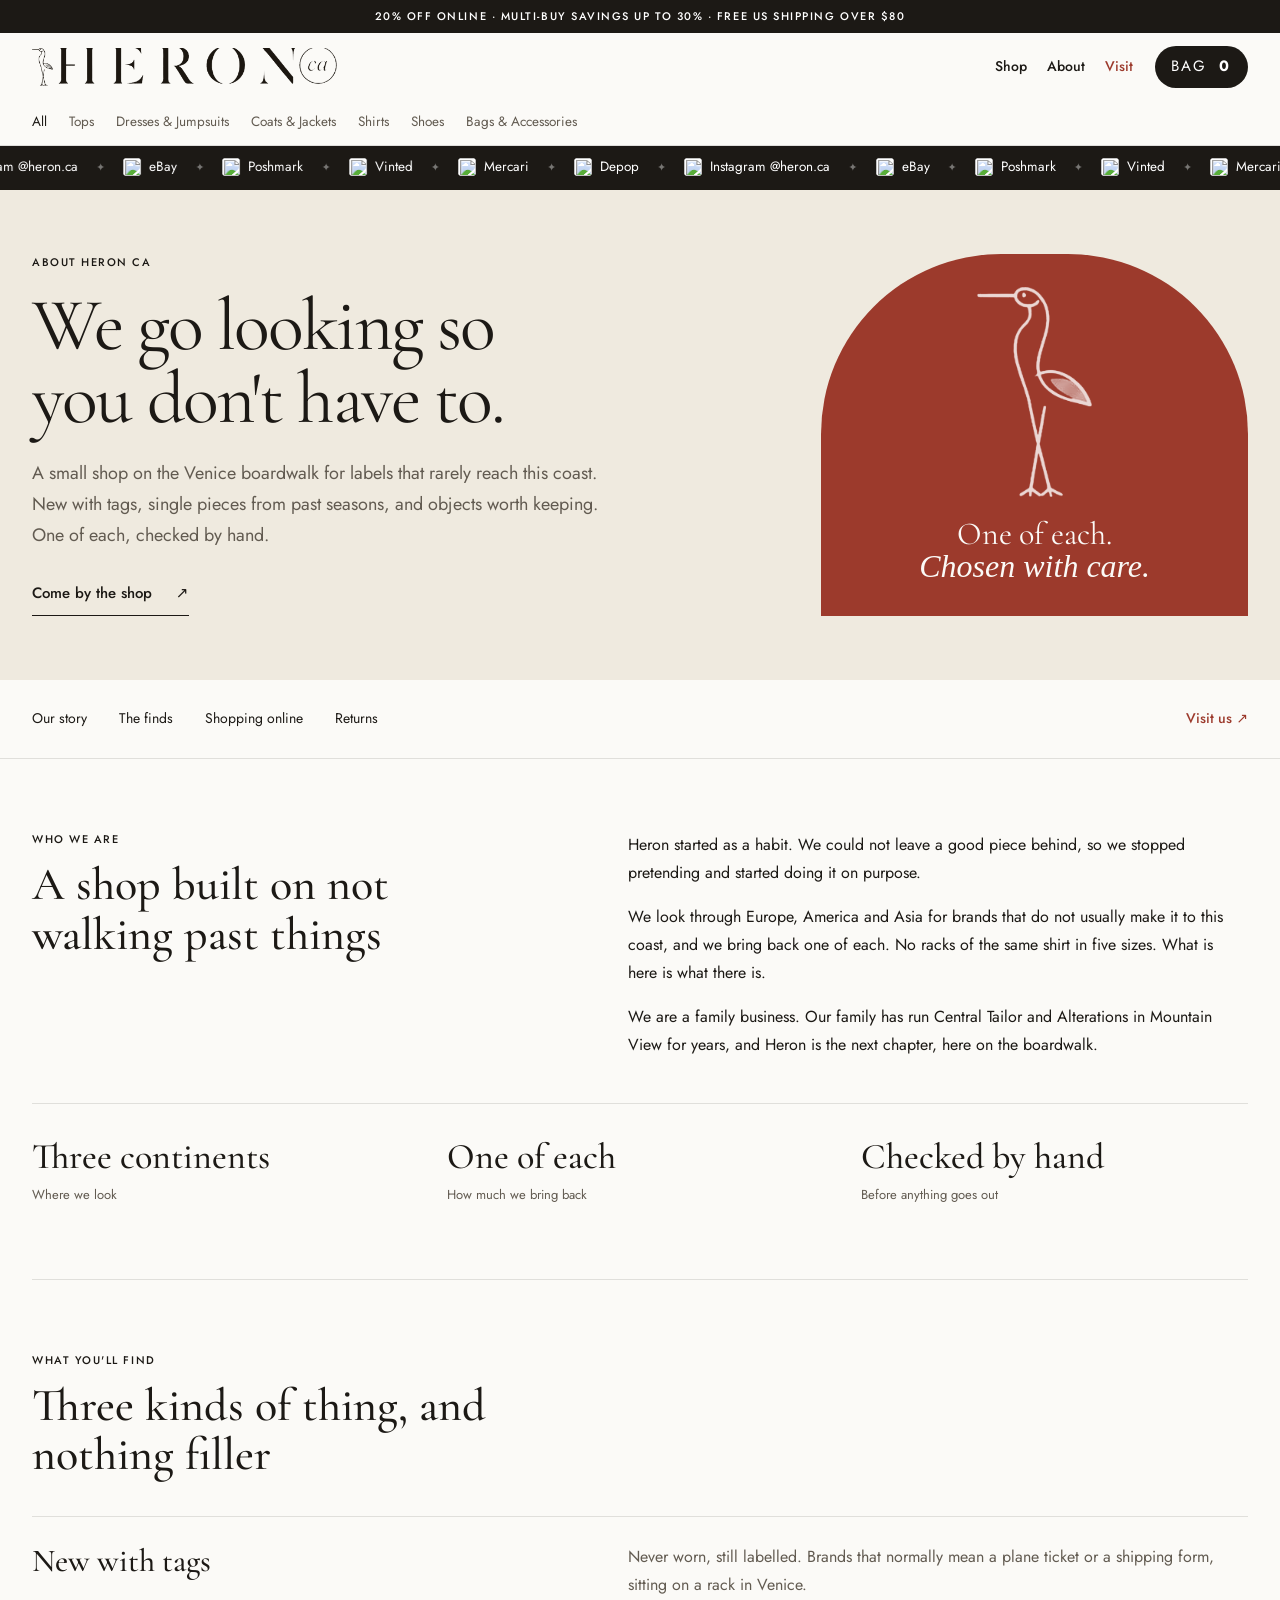
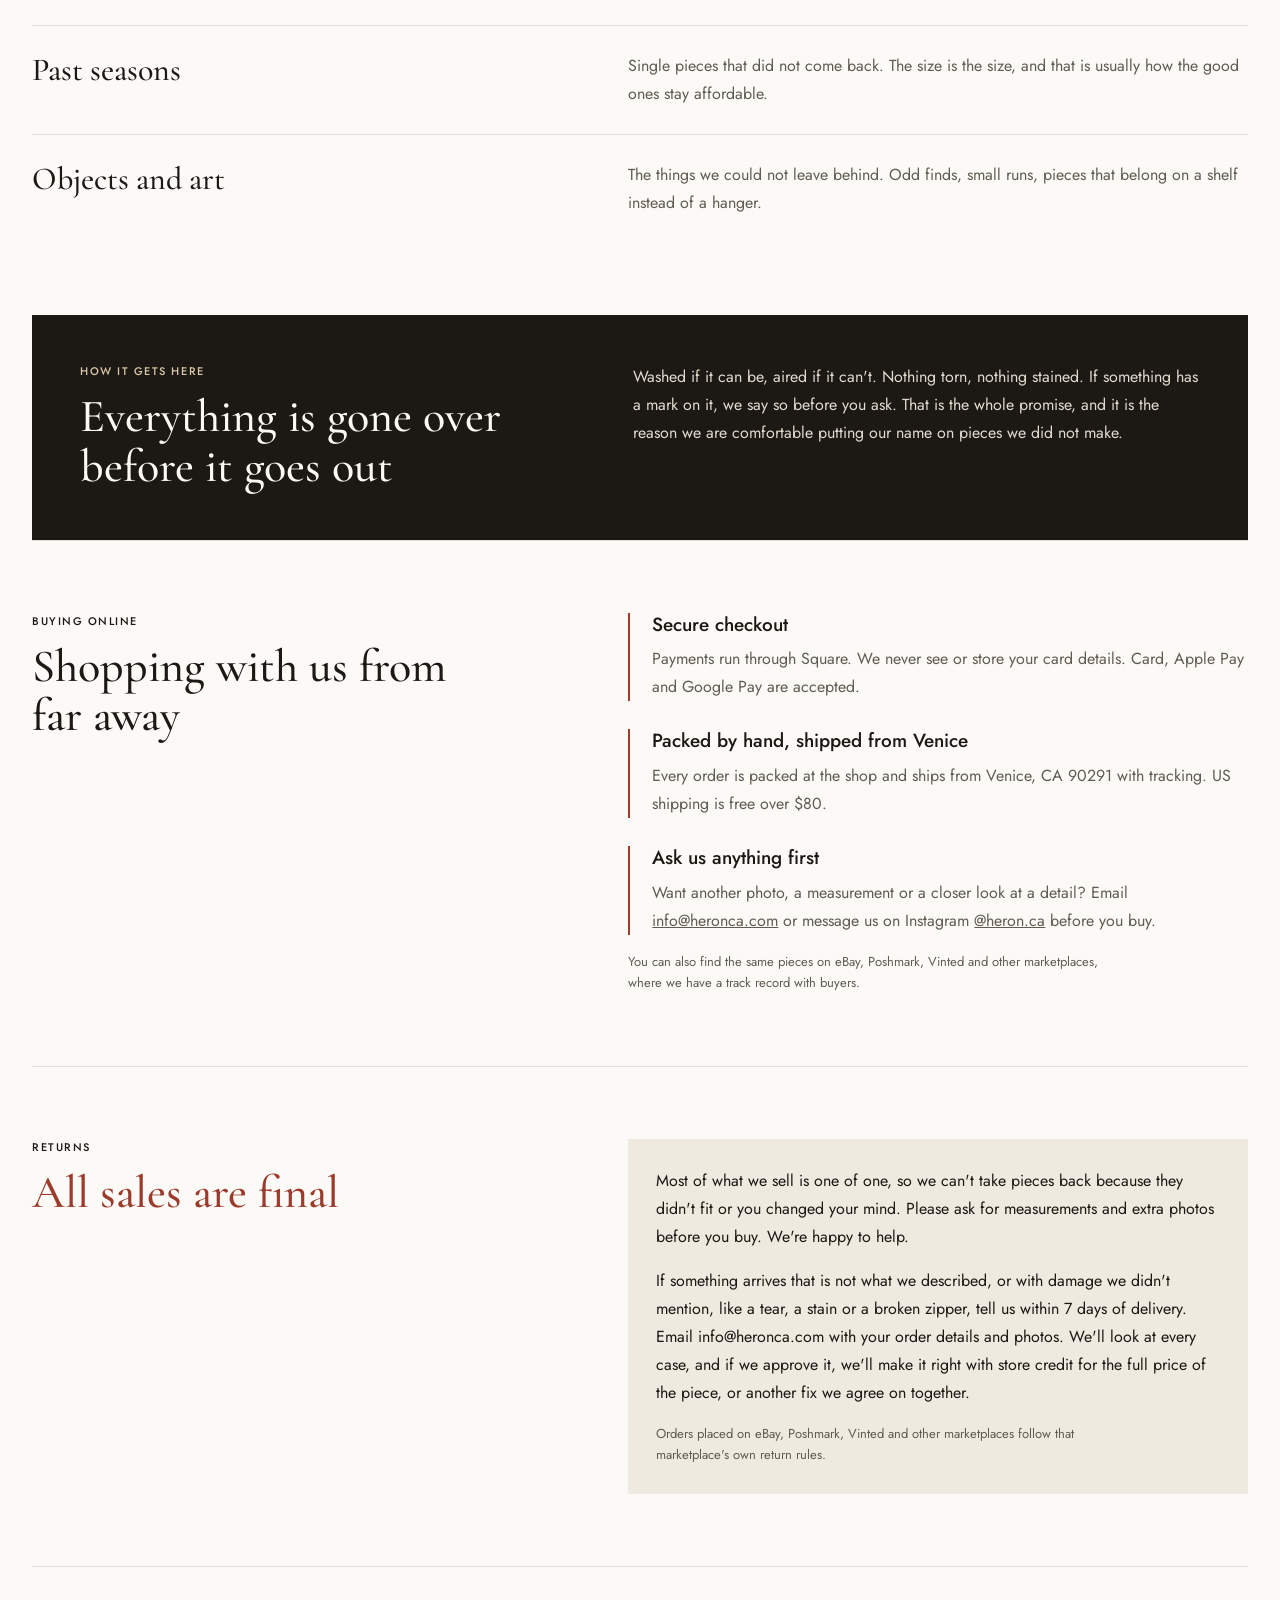
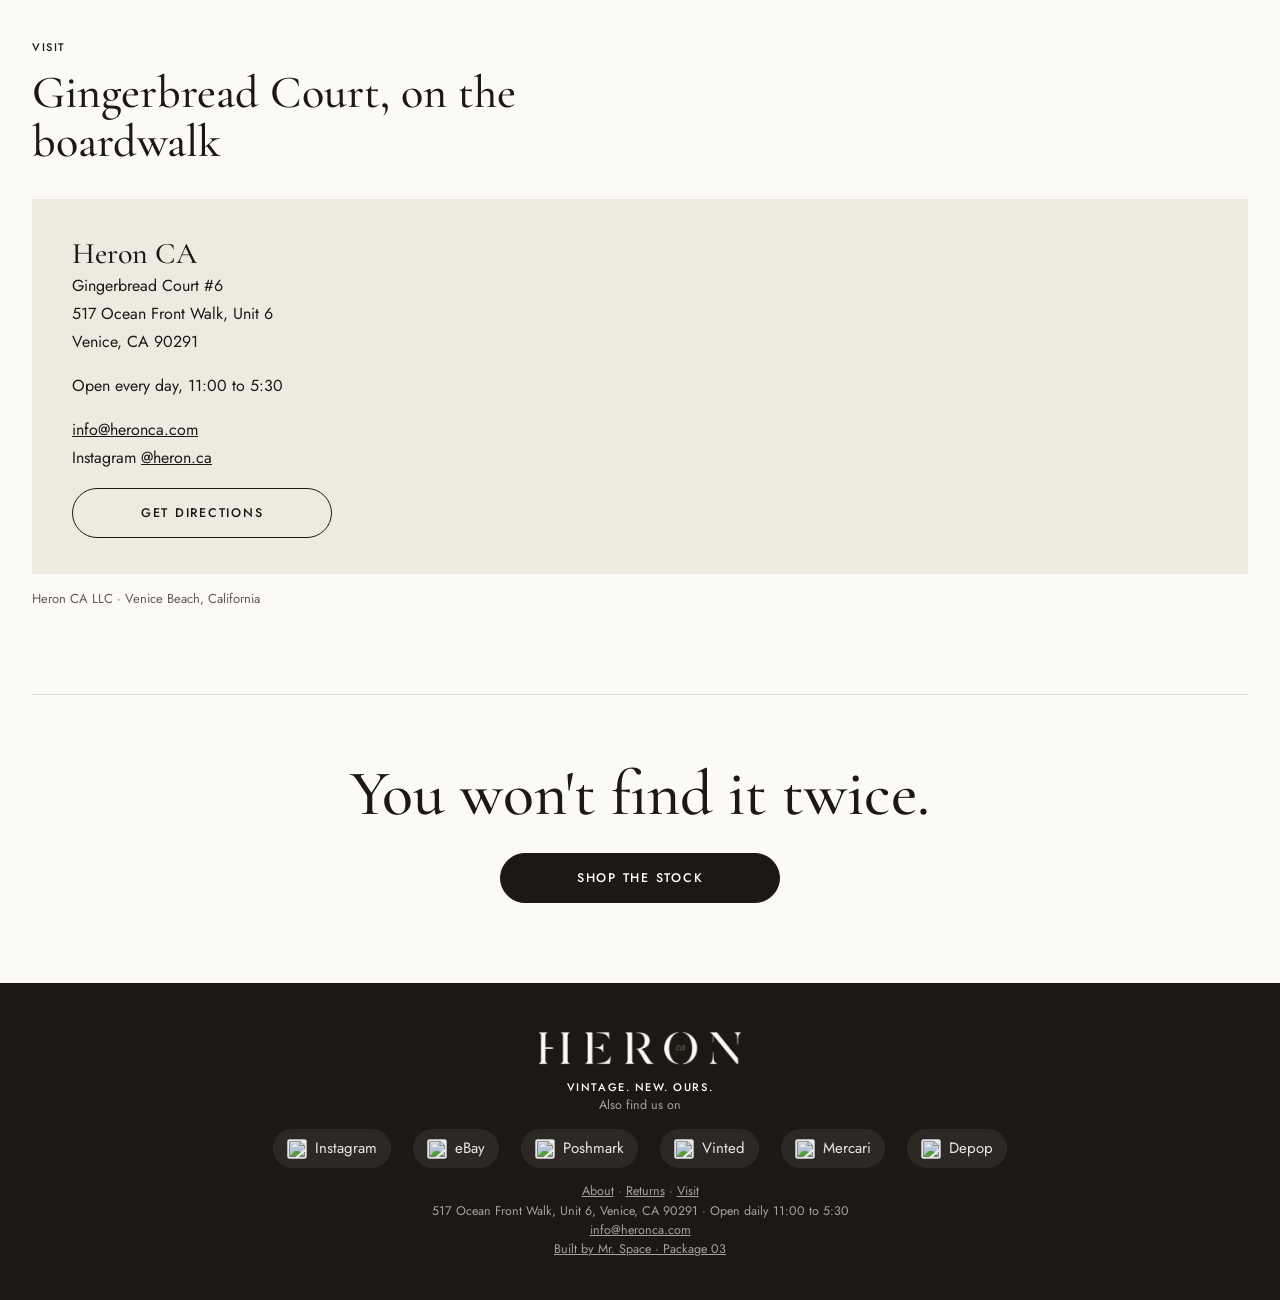
==== commit 4c2f34a6: "Improve About page and make About and Visit prominent on homepage" ====
--- a/about.html
+++ b/about.html
@@ -5,61 +5,68 @@
 <link rel="icon" href="/assets/heron-ca.png">
 <link rel="preconnect" href="https://fonts.googleapis.com"><link rel="preconnect" href="https://fonts.gstatic.com" crossorigin>
 <link href="https://fonts.googleapis.com/css2?family=Cormorant+Garamond:wght@400;500&family=Jost:wght@400;500&display=swap" rel="stylesheet">
-<link rel="stylesheet" href="/assets/heron.css?v=13"></head>
-<body>
-<section class="hero"><div class="wrap about"><div class="caps">About Heron CA</div>
-  <h1>We go looking so<br>you don't have to.</h1>
-  <p class="lead">A small shop on the Venice boardwalk for labels that rarely reach this coast. New with tags, single pieces from past seasons, and objects worth keeping. One of each, checked by hand.</p>
-  <img class="bird" src="/assets/heron-bird.png" alt=""></div></section>
+<link rel="stylesheet" href="/assets/heron.css?v=13">
+<link rel="stylesheet" href="/assets/editorial.css?v=1"></head>
+<body class="about-page">
+<section class="about-hero"><div class="wrap about-intro">
+  <div class="about-intro-copy"><div class="caps">About Heron CA</div>
+    <h1>We go looking so<br>you don't have to.</h1>
+    <p class="lead">A small shop on the Venice boardwalk for labels that rarely reach this coast. New with tags, single pieces from past seasons, and objects worth keeping. One of each, checked by hand.</p>
+    <a class="text-link" href="#visit">Come by the shop <span aria-hidden="true">↗</span></a>
+  </div>
+  <div class="about-emblem"><img src="/assets/heron-bird.png" alt="" width="180" height="300"><p>One of each.<br><em>Chosen with care.</em></p></div>
+</div></section>
+<nav class="about-jump wrap" aria-label="On this page"><a href="#our-story">Our story</a><a href="#the-finds">The finds</a><a href="#shopping">Shopping online</a><a href="#returns">Returns</a><a href="#visit">Visit us <span aria-hidden="true">↗</span></a></nav>
 
 <main class="wrap about">
-  <section style="border-top:0"><div class="caps">Who we are</div><h2>A shop built on not walking past things</h2>
+  <section class="about-story" id="our-story"><div class="section-heading"><div class="caps">Who we are</div><h2>A shop built on not walking past things</h2></div><div class="section-copy">
     <p>Heron started as a habit. We could not leave a good piece behind, so we stopped pretending and started doing it on purpose.</p>
     <p>We look through Europe, America and Asia for brands that do not usually make it to this coast, and we bring back one of each. No racks of the same shirt in five sizes. What is here is what there is.</p>
     <p>We are a family business. Our family has run Central Tailor and Alterations in Mountain View for years, and Heron is the next chapter, here on the boardwalk.</p>
+</div>
     <div class="stats"><div><b>Three continents</b><span class="small">Where we look</span></div><div><b>One of each</b><span class="small">How much we bring back</span></div><div><b>Checked by hand</b><span class="small">Before anything goes out</span></div></div>
   </section>
 
-  <section><div class="caps">What you'll find</div><h2>Three kinds of thing, and nothing filler</h2>
-    <div class="cols">
-      <div class="box"><h3>New with tags</h3><p>Never worn, still labelled. Brands that normally mean a plane ticket or a shipping form, sitting on a rack in Venice.</p></div>
-      <div class="box"><h3>Past seasons</h3><p>Single pieces that did not come back. The size is the size, and that is usually how the good ones stay affordable.</p></div>
-      <div class="box"><h3>Objects and art</h3><p>The things we could not leave behind. Odd finds, small runs, pieces that belong on a shelf instead of a hanger.</p></div>
+  <section class="about-finds" id="the-finds"><div class="caps">What you'll find</div><h2>Three kinds of thing, and nothing filler</h2>
+    <div class="find-list">
+      <div class="find-row"><h3>New with tags</h3><p>Never worn, still labelled. Brands that normally mean a plane ticket or a shipping form, sitting on a rack in Venice.</p></div>
+      <div class="find-row"><h3>Past seasons</h3><p>Single pieces that did not come back. The size is the size, and that is usually how the good ones stay affordable.</p></div>
+      <div class="find-row"><h3>Objects and art</h3><p>The things we could not leave behind. Odd finds, small runs, pieces that belong on a shelf instead of a hanger.</p></div>
     </div>
   </section>
 
-  <section><div class="caps">How it gets here</div><h2>Everything is gone over before it goes out</h2>
+  <section class="about-care"><div class="section-heading"><div class="caps">How it gets here</div><h2>Everything is gone over before it goes out</h2></div><div class="section-copy">
     <p>Washed if it can be, aired if it can't. Nothing torn, nothing stained. If something has a mark on it, we say so before you ask. That is the whole promise, and it is the reason we are comfortable putting our name on pieces we did not make.</p>
-  </section>
+  </div></section>
 
-  <section><div class="caps">Buying online</div><h2>Shopping with us from far away</h2>
-    <div class="cols">
-      <div class="box"><h3>Secure checkout</h3><p>Payments run through Square. We never see or store your card details. Card, Apple Pay and Google Pay are accepted.</p></div>
-      <div class="box"><h3>Packed by hand, shipped from Venice</h3><p>Every order is packed at the shop and ships from Venice, CA 90291 with tracking. US shipping is free over $80.</p></div>
-      <div class="box"><h3>Ask us anything first</h3><p>Want another photo, a measurement or a closer look at a detail? Email info@heronca.com or message us on Instagram @heron.ca before you buy.</p></div>
+  <section class="about-shopping" id="shopping"><div class="section-heading"><div class="caps">Buying online</div><h2>Shopping with us from far away</h2></div><div class="section-copy">
+    <div class="shopping-list">
+      <div class="shopping-row"><h3>Secure checkout</h3><p>Payments run through Square. We never see or store your card details. Card, Apple Pay and Google Pay are accepted.</p></div>
+      <div class="shopping-row"><h3>Packed by hand, shipped from Venice</h3><p>Every order is packed at the shop and ships from Venice, CA 90291 with tracking. US shipping is free over $80.</p></div>
+      <div class="shopping-row"><h3>Ask us anything first</h3><p>Want another photo, a measurement or a closer look at a detail? Email <a href="mailto:info@heronca.com">info@heronca.com</a> or message us on Instagram <a href="https://www.instagram.com/heron.ca/" target="_blank" rel="noopener">@heron.ca</a> before you buy.</p></div>
     </div>
     <p class="small" style="margin-top:16px">You can also find the same pieces on eBay, Poshmark, Vinted and other marketplaces, where we have a track record with buyers.</p>
-  </section>
+  </div></section>
 
-  <section id="returns"><div class="caps">Returns</div><h2>All sales are final</h2>
+  <section class="about-returns" id="returns"><div class="section-heading"><div class="caps">Returns</div><h2>All sales are final</h2></div><div class="section-copy">
     <p>Most of what we sell is one of one, so we can't take pieces back because they didn't fit or you changed your mind. Please ask for measurements and extra photos before you buy. We're happy to help.</p>
     <p>If something arrives that is not what we described, or with damage we didn't mention, like a tear, a stain or a broken zipper, tell us within 7 days of delivery. Email info@heronca.com with your order details and photos. We'll look at every case, and if we approve it, we'll make it right with store credit for the full price of the piece, or another fix we agree on together.</p>
     <p class="small">Orders placed on eBay, Poshmark, Vinted and other marketplaces follow that marketplace's own return rules.</p>
-  </section>
+  </div></section>
 
-  <section id="visit"><div class="caps">Visit</div><h2>Gingerbread Court, on the boardwalk</h2>
+  <section class="about-visit" id="visit"><div class="caps">Visit</div><h2>Gingerbread Court, on the boardwalk</h2>
     <div id="aerial" hidden style="margin:18px 0"></div>
-    <div class="visit" style="margin:18px 0 0">
+    <div class="visit">
       <div><p><b>Heron CA</b><br>Gingerbread Court #6<br>517 Ocean Front Walk, Unit 6<br>Venice, CA 90291</p>
         <p>Open every day, 11:00 to 5:30</p>
         <p><a href="mailto:info@heronca.com">info@heronca.com</a><br>Instagram <a href="https://www.instagram.com/heron.ca/" target="_blank" rel="noopener">@heron.ca</a></p>
         <a class="btn alt" style="max-width:260px" target="_blank" rel="noopener" href="https://maps.google.com/?q=517+Ocean+Front+Walk+Venice+CA+90291">Get directions</a></div>
-      <iframe loading="lazy" title="Map" src="https://maps.google.com/maps?q=517%20Ocean%20Front%20Walk%2C%20Venice%2C%20CA%2090291&z=16&output=embed"></iframe>
+      <iframe loading="lazy" title="Find Heron CA in Gingerbread Court, Venice Beach" src="https://maps.google.com/maps?q=517%20Ocean%20Front%20Walk%2C%20Venice%2C%20CA%2090291&z=16&output=embed"></iframe>
     </div>
     <p class="small" style="margin-top:14px">Heron CA LLC · Venice Beach, California</p>
   </section>
 
-  <section style="text-align:center"><h2>You won't find it twice.</h2><a class="btn" style="max-width:280px;margin:0 auto" href="/">Shop the stock</a></section>
+  <section class="about-outro"><h2>You won't find it twice.</h2><a class="btn" style="max-width:280px;margin:0 auto" href="/">Shop the stock</a></section>
 </main>
 <script src="/assets/heron.js?v=14"></script>
 <script>chrome();</script>
--- a/assets/editorial.css
+++ b/assets/editorial.css
@@ -0,0 +1,97 @@
+/* Editorial layouts use the existing Heron palette and typefaces. */
+a:focus-visible,button:focus-visible{outline:2px solid var(--brick);outline-offset:5px}
+.menu a{color:var(--ink);font-weight:500;padding:10px 0}
+.menu a[href="/about.html#visit"]{color:var(--brick)}
+.text-link{display:inline-flex;align-items:center;gap:24px;min-height:44px;text-decoration:none;border-bottom:1px solid currentColor;font-weight:500}
+.text-link span,.discover-arrow{transition:transform .2s ease}
+.text-link:hover span{transform:translate(3px,-3px)}
+.hero-actions{display:flex;flex-wrap:wrap;gap:10px;margin-top:24px;position:relative;z-index:3}
+.hero-actions .btn{width:auto;min-width:170px;letter-spacing:.08em}
+.hero-actions .btn.alt{background:var(--paper)}
+.hero-actions span{margin-left:12px}
+.home-discover{display:grid;grid-template-columns:1.2fr 1fr;margin:28px 0 40px;background:var(--sand)}
+.home-discover[hidden]{display:none}
+.home-discover>a{display:flex;align-items:center;justify-content:space-between;gap:24px;padding:26px 30px;text-decoration:none;transition:background .2s ease}
+.home-discover>a:first-child{background:var(--ink);color:var(--paper)}
+.home-discover>a:hover{background:#e5dece}
+.home-discover>a:first-child:hover{background:#342c24}
+.home-discover h2{font:500 clamp(24px,2.5vw,32px)/1.1 'Cormorant Garamond',Georgia,serif;margin:8px 0}
+.home-discover p{margin:0;font-size:14px}
+.discover-arrow{font-size:28px;flex:none}
+.home-discover>a:hover .discover-arrow{transform:translate(3px,-3px)}
+.about-page{--muted:#625b51}
+.about-page :is(section[id],main [id]){scroll-margin-top:140px}
+.about-hero{background:var(--sand)}
+.about-intro{display:grid;grid-template-columns:1.7fr 1fr;gap:64px;align-items:center;padding-top:64px;padding-bottom:64px}
+.about-intro-copy h1{font:400 clamp(44px,5.8vw,80px)/.98 'Cormorant Garamond',Georgia,serif;letter-spacing:-.025em;margin:18px 0 24px}
+.about-intro .lead{max-width:570px;font-size:18px;line-height:1.7;color:var(--muted);margin-bottom:22px}
+.about-emblem{align-self:stretch;display:flex;flex-direction:column;align-items:center;justify-content:center;background:var(--brick);color:var(--paper);padding:30px 20px;border-radius:180px 180px 0 0;min-height:350px}
+.about-emblem img{width:auto;height:210px;object-fit:contain;filter:brightness(0) invert(1);opacity:.8}
+.about-emblem p{font:400 32px/1.05 'Cormorant Garamond',Georgia,serif;text-align:center;margin:20px 0 0}
+.about-jump{display:flex;gap:32px;flex-wrap:wrap;padding-top:20px;padding-bottom:20px;border-bottom:1px solid var(--line)}
+.about-jump a{font-size:14px;text-decoration:none;padding:8px 0}
+.about-jump a:last-child{margin-left:auto;color:var(--brick);font-weight:500}
+.about-jump a:hover{text-decoration:underline;text-underline-offset:5px}
+.about section{padding:72px 0}
+.about h2{font-size:clamp(34px,3.6vw,48px);line-height:1.08;max-width:20ch;margin:12px 0 24px}
+.about p{font-size:16px;line-height:1.75}
+.about .small{font-size:13px;line-height:1.65}
+.about-story,.about-shopping,.about-returns,.about-care{display:grid;grid-template-columns:1fr 1.2fr;gap:32px 80px}
+.about-story{border-top:0!important}
+.section-copy>p:first-child{margin-top:0}
+.section-copy>p:last-child{margin-bottom:0}
+.section-copy p{max-width:60ch}
+.about .stats{grid-column:1/-1;display:grid;grid-template-columns:repeat(3,1fr);gap:28px;margin-top:12px;padding:32px 0 0;border-top:1px solid var(--line)}
+.about .stats b{font-size:clamp(25px,3vw,36px);line-height:1.15;margin-bottom:6px}
+.about-finds>h2{max-width:24ch}
+.find-list{margin-top:36px}
+.find-row{display:grid;grid-template-columns:1fr 1.2fr;gap:32px 80px;padding:26px 0;border-top:1px solid var(--line)}
+.find-row h3{font:500 32px/1.1 'Cormorant Garamond',Georgia,serif;margin:0}
+.find-row p{margin:0;color:var(--muted)}
+.about section.about-care{background:var(--ink);color:var(--paper);padding:48px;margin-bottom:0;border:0}
+.about-care .caps{color:#dbc6a9}
+.about-care h2{margin-bottom:0}
+.about-care p{color:#e1dacf}
+.shopping-list{display:grid;gap:28px}
+.shopping-row{padding-left:22px;border-left:2px solid var(--brick)}
+.shopping-row h3{font-weight:500;font-size:19px;line-height:1.3;margin:0 0 8px}
+.shopping-row p{margin:0;color:var(--muted)}
+.about-returns .section-heading h2{color:var(--brick)}
+.about-returns .section-copy{padding:28px;background:var(--sand)}
+.about-visit>h2{max-width:25ch}
+.about-visit .visit{margin:32px 0 0;border-radius:0;grid-template-columns:1fr 1.2fr}
+.about-visit .visit>div{padding:36px 40px}
+.about-visit .visit p:first-child{margin-top:0}
+.about-visit .visit b{font:500 30px 'Cormorant Garamond',Georgia,serif}
+.about .about-outro{text-align:center;padding:64px 0 80px}
+.about-outro h2{max-width:none;margin:0 0 24px;font-size:clamp(40px,5vw,64px)}
+@media(max-width:900px){
+  .about-intro{gap:32px}.about-story,.about-shopping,.about-returns,.about-care,.find-row{gap:28px 40px}
+  .home-discover>a{padding:24px}
+}
+@media(max-width:759px){
+  .about-intro{grid-template-columns:1fr;gap:32px;padding-top:40px;padding-bottom:36px}
+  .about-intro-copy h1{font-size:clamp(44px,9vw,64px)}
+  .about-intro .lead{font-size:16px}
+  .about-emblem{min-height:0;border-radius:0;padding:22px;flex-direction:row;gap:28px;justify-content:flex-start}
+  .about-emblem img{height:100px;width:auto}.about-emblem p{text-align:left;margin:0;font-size:30px}
+  .about-jump{gap:8px 24px;padding-top:12px;padding-bottom:12px}.about-jump a:last-child{margin-left:0}
+  .about section{padding:44px 0}
+  .about-story,.about-shopping,.about-returns,.about-care{grid-template-columns:1fr;gap:6px}
+  .about .stats{grid-template-columns:1fr;gap:20px;margin-top:24px;padding-top:24px}
+  .about .stats>div{display:flex;flex-wrap:wrap;align-items:baseline;justify-content:space-between;gap:6px 20px}
+  .about .stats b{font-size:28px;margin:0}
+  .find-list{margin-top:24px}.find-row{grid-template-columns:1fr;gap:12px;padding:24px 0}
+  .find-row h3{font-size:30px}.about section.about-care{padding:30px 24px;margin:0}
+  .about-care h2{margin-bottom:18px}.shopping-list{gap:24px}
+  .about-returns .section-copy{padding:24px}
+  .about-visit .visit{grid-template-columns:1fr}.about-visit .visit>div{padding:28px 24px}
+  .home-discover{grid-template-columns:1fr;margin:20px 0 32px}.home-discover>a{padding:22px}
+  .hero-actions .btn{min-width:0;flex:1;padding:14px 12px;font-size:11px}
+}
+@media(max-width:560px){
+  .bar{gap:8px}.right{gap:10px}.menu{gap:12px;font-size:12px}
+  .menu a:last-child{display:block}.logo img{height:20px}.bag{padding:8px 10px}
+}
+@media(max-width:359px){.bar{flex-wrap:wrap;height:auto;min-height:80px;padding-top:10px;padding-bottom:10px}.right{width:100%;justify-content:space-between}}
+@media(prefers-reduced-motion:reduce){.text-link span,.discover-arrow,.home-discover>a{transition:none}}
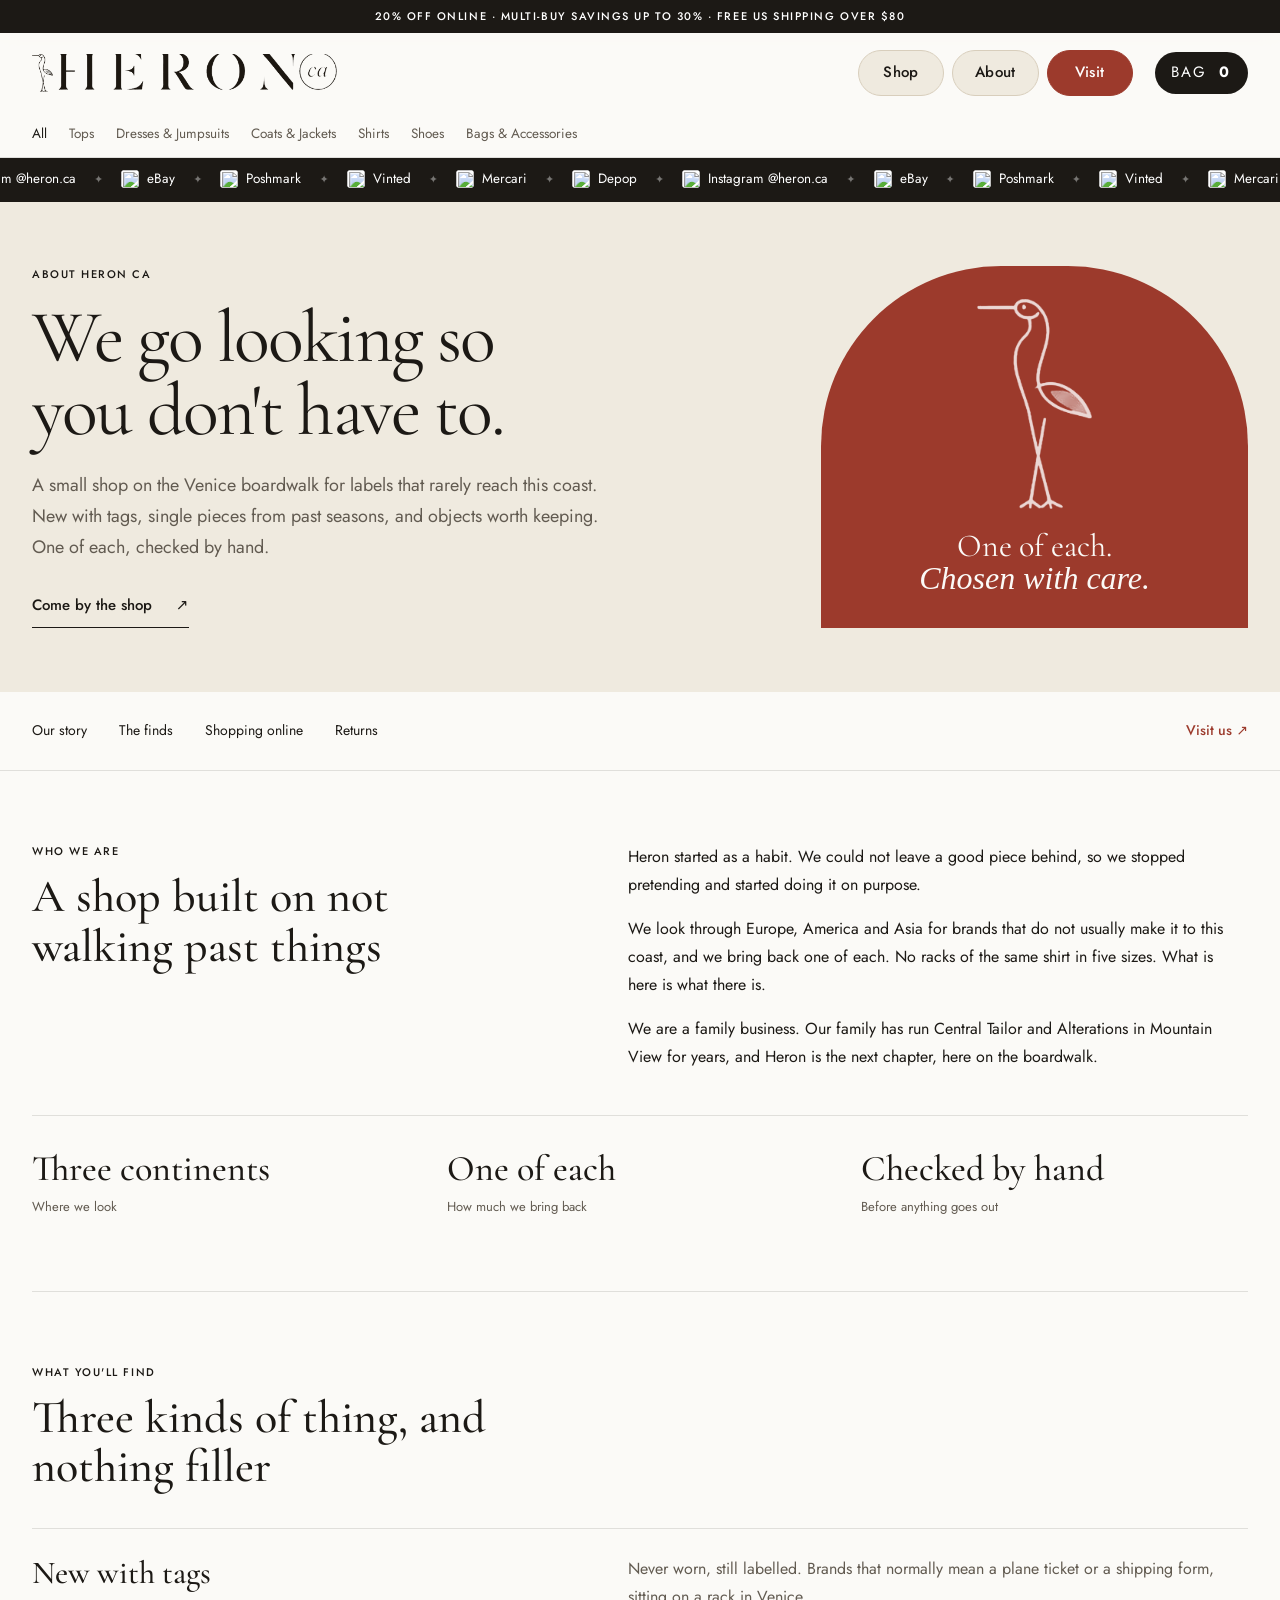
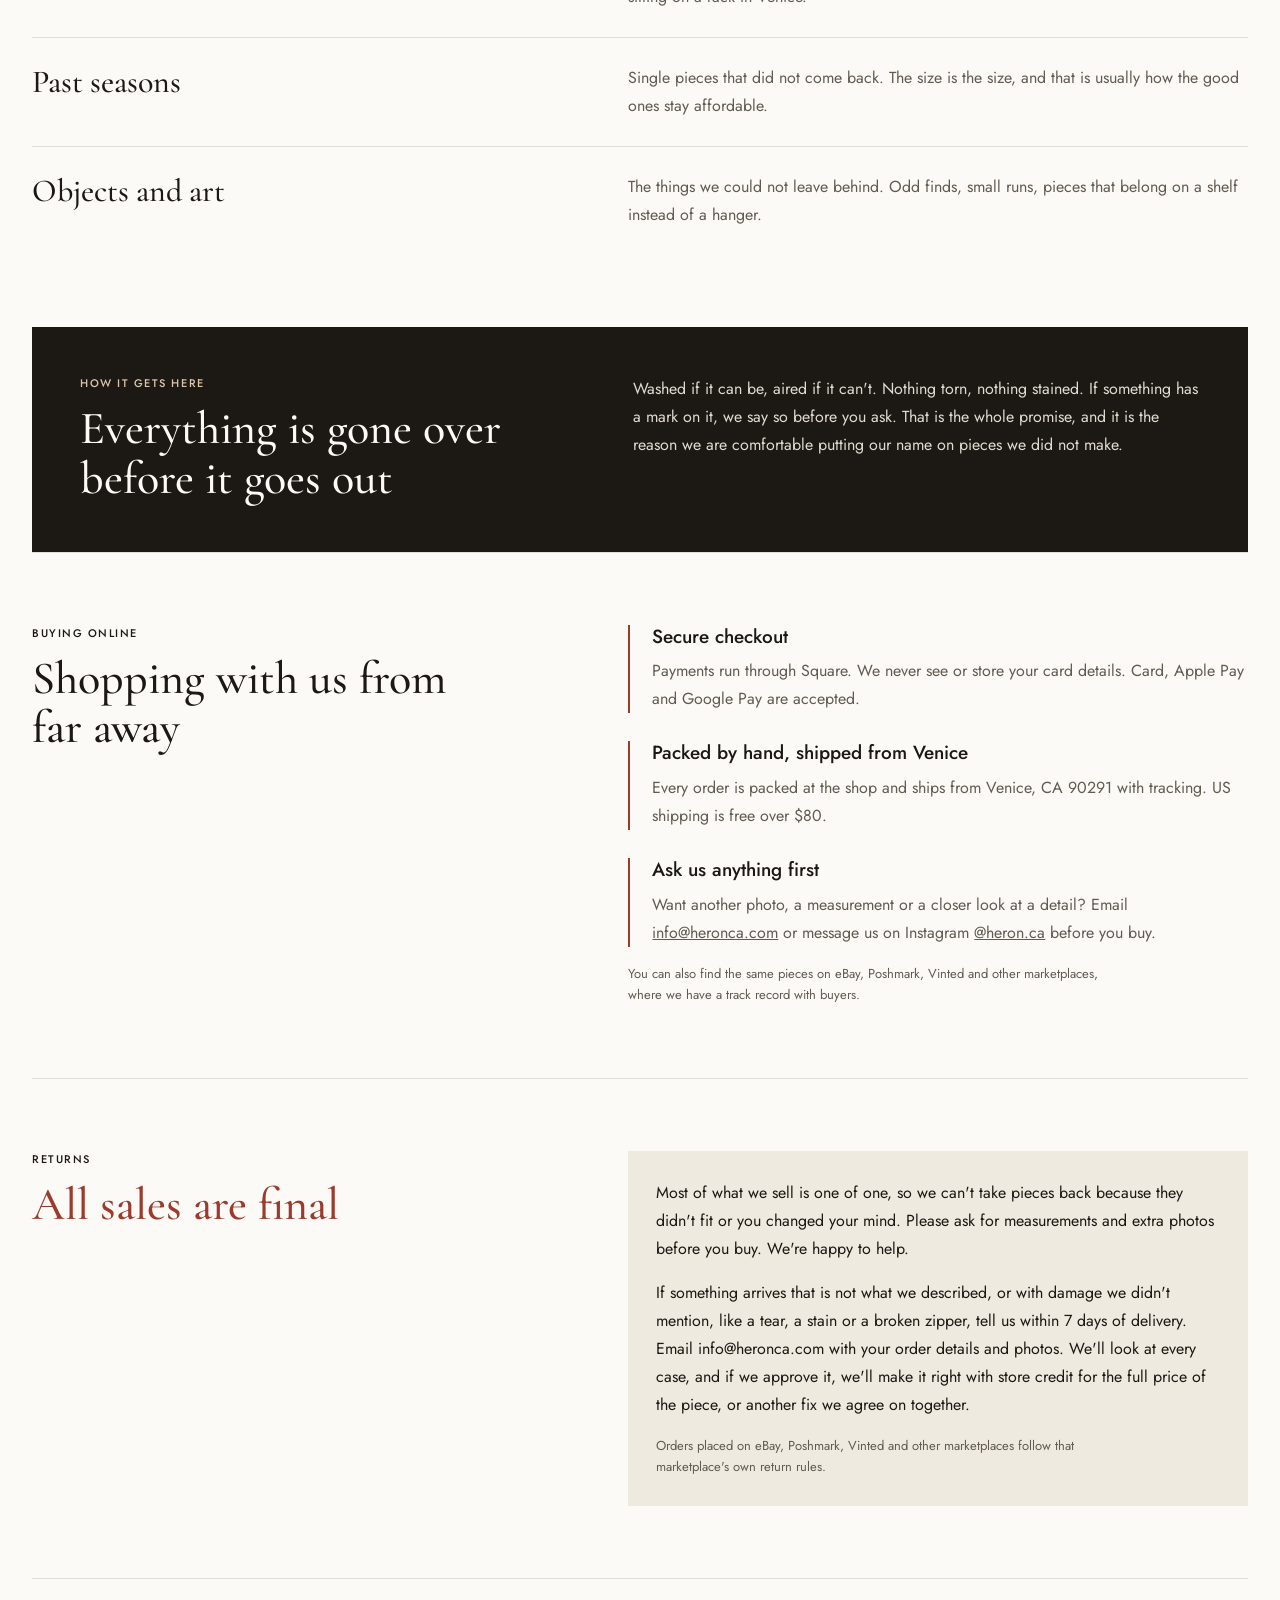
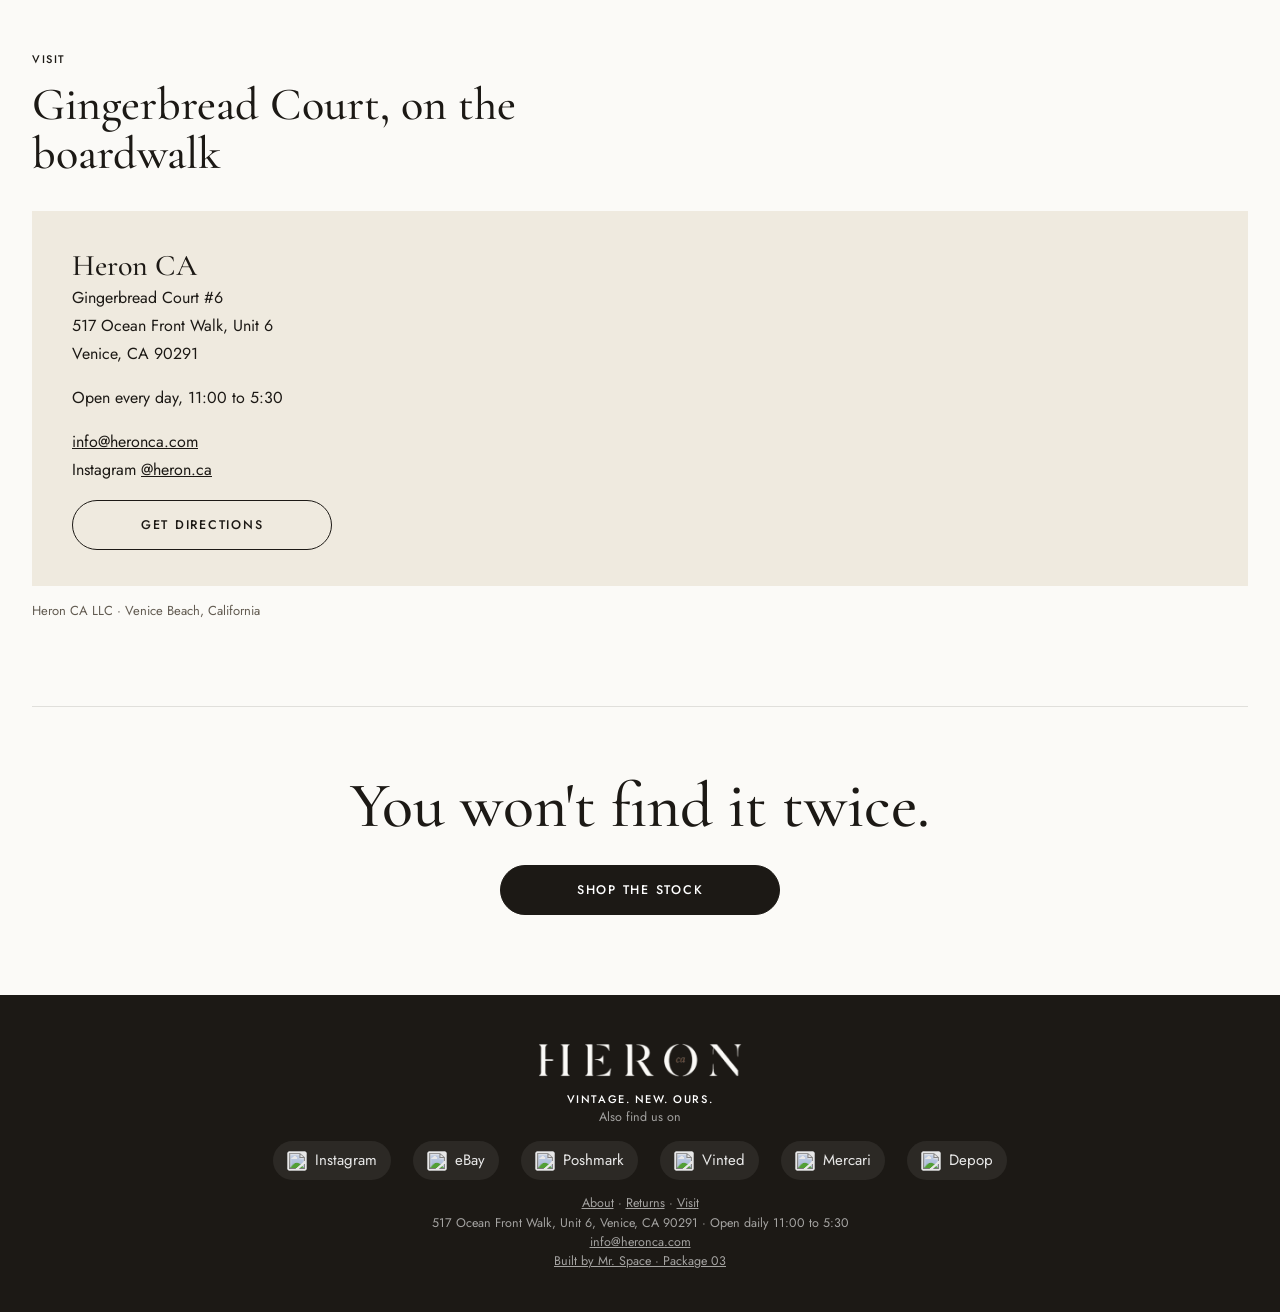
==== commit d8f19b8a: "Make Shop About and Visit prominent across storefront navigation" ====
--- a/about.html
+++ b/about.html
@@ -5,7 +5,7 @@
 <link rel="icon" href="/assets/heron-ca.png">
 <link rel="preconnect" href="https://fonts.googleapis.com"><link rel="preconnect" href="https://fonts.gstatic.com" crossorigin>
 <link href="https://fonts.googleapis.com/css2?family=Cormorant+Garamond:wght@400;500&family=Jost:wght@400;500&display=swap" rel="stylesheet">
-<link rel="stylesheet" href="/assets/heron.css?v=13">
+<link rel="stylesheet" href="/assets/heron.css?v=14">
 <link rel="stylesheet" href="/assets/editorial.css?v=1"></head>
 <body class="about-page">
 <section class="about-hero"><div class="wrap about-intro">
--- a/assets/heron.css
+++ b/assets/heron.css
@@ -141,3 +141,24 @@
 @keyframes heroDrift{from{transform:scale(1.08) rotate(-.6deg)}to{transform:scale(1.16) rotate(.6deg)}}
 @media(max-width:560px){.hero-shade{background:linear-gradient(0deg,var(--sand) 8%,rgba(0,0,0,0) 75%)}.hero.has-video .wrap{justify-content:flex-end}.hero.has-video .bird{opacity:.35}}
 @media(prefers-reduced-motion:reduce){.hero-bg{animation:none}}
+
+/* Primary navigation stays prominent and touch-friendly on every storefront page. */
+header.top .bar{height:80px}
+header.top .menu{display:flex;gap:8px}
+header.top .menu a{display:inline-flex;align-items:center;justify-content:center;min-height:44px;min-width:86px;padding:10px 22px;border:1px solid #d8cebc;border-radius:999px;background:var(--sand);color:var(--ink);font-size:15px;font-weight:500;letter-spacing:.02em;text-decoration:none;transition:background .18s ease,border-color .18s ease}
+header.top .menu a:hover{background:#e1d7c6;border-color:var(--ink)}
+header.top .menu a[href="/about.html#visit"]{background:var(--brick);border-color:var(--brick);color:#fff}
+header.top .menu a[href="/about.html#visit"]:hover{background:#7d2e23;border-color:#7d2e23}
+header.top .menu a:focus-visible{outline:2px solid var(--ink);outline-offset:4px}
+section[id]{scroll-margin-top:144px}
+@media(max-width:640px){
+  header.top .bar{display:grid;grid-template-columns:1fr auto;gap:8px 12px;height:auto;min-height:116px;padding-top:10px;padding-bottom:10px}
+  header.top .logo{grid-column:1;grid-row:1;align-self:center}
+  header.top .logo img{height:28px;width:auto;max-width:100%}
+  header.top .right{display:contents}
+  header.top .bag{grid-column:2;grid-row:1;min-height:42px;padding:10px 16px}
+  header.top .menu{grid-column:1/-1;grid-row:2;display:grid;grid-template-columns:repeat(3,minmax(0,1fr));gap:8px;width:100%}
+  header.top .menu a{min-width:0;min-height:44px;padding:10px 12px;font-size:15px}
+  section[id],body.about-page section[id]{scroll-margin-top:184px}
+}
+@media(prefers-reduced-motion:reduce){header.top .menu a{transition:none}}
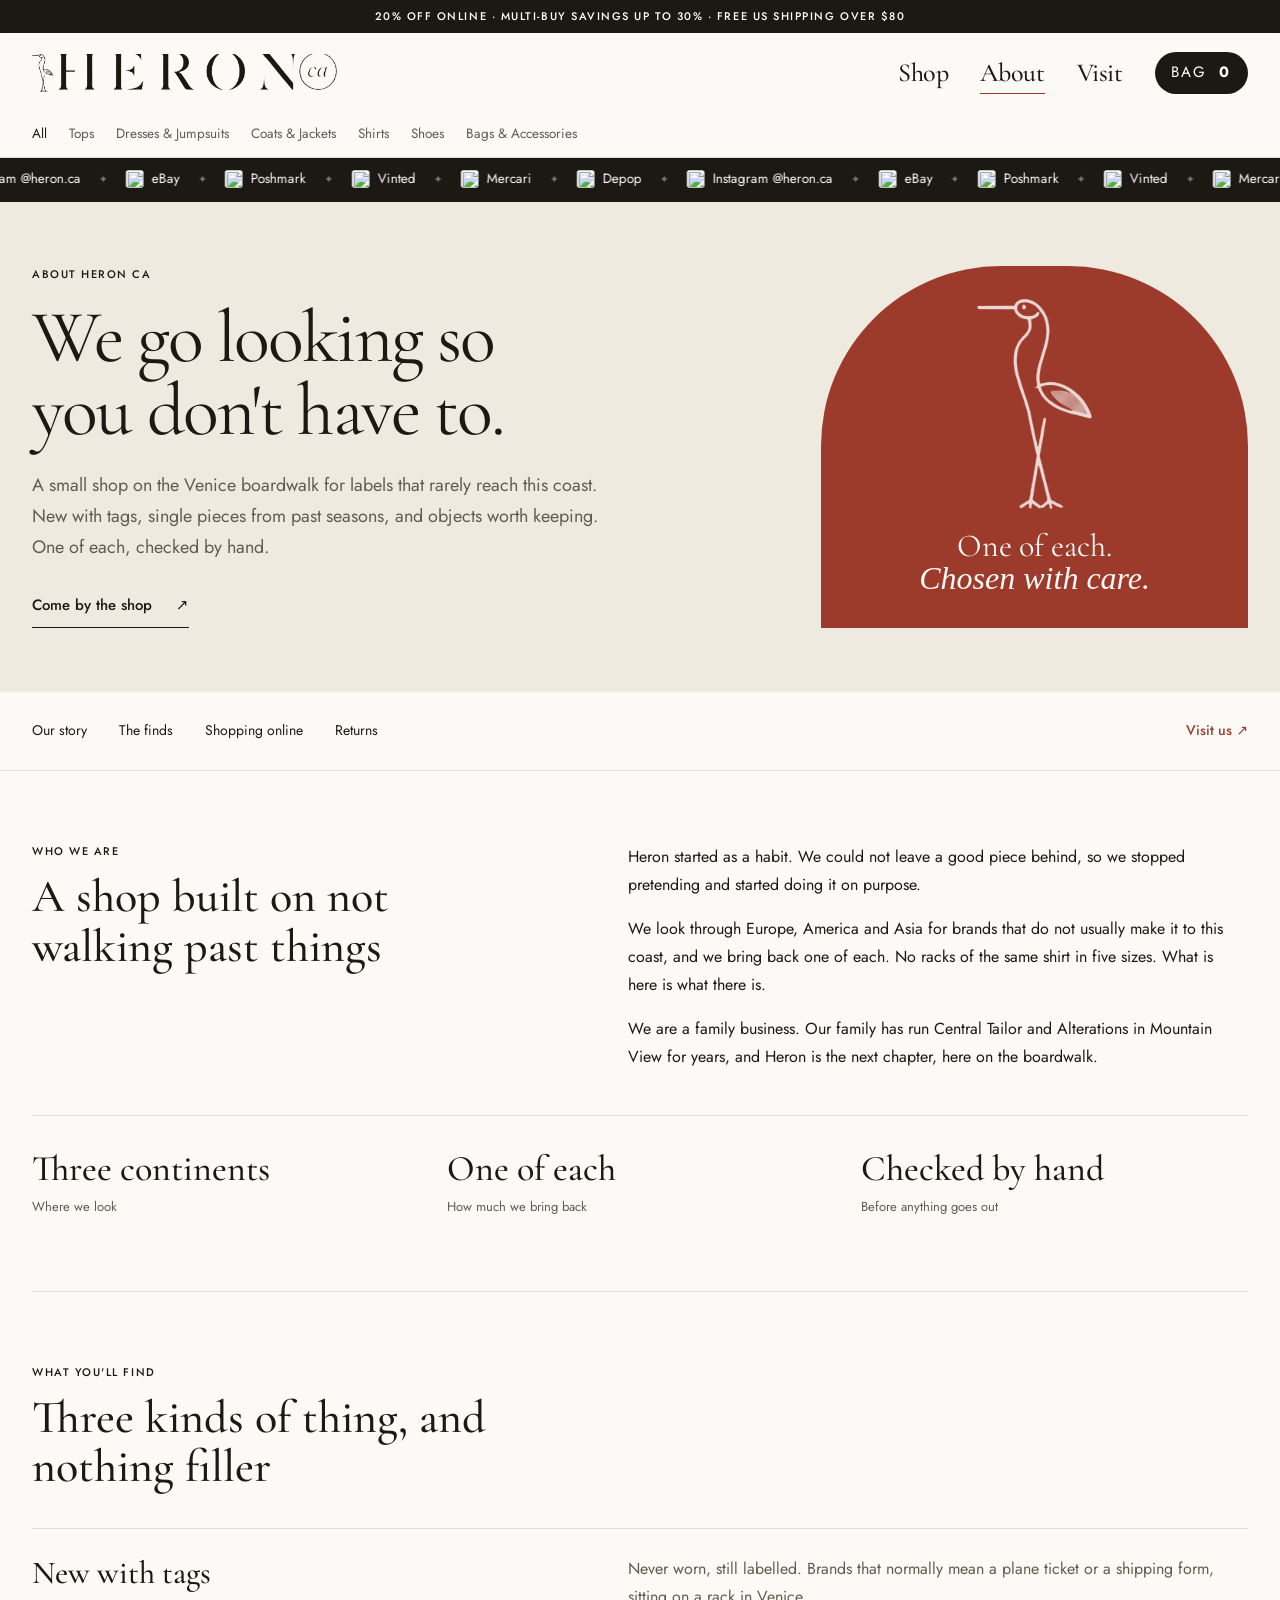
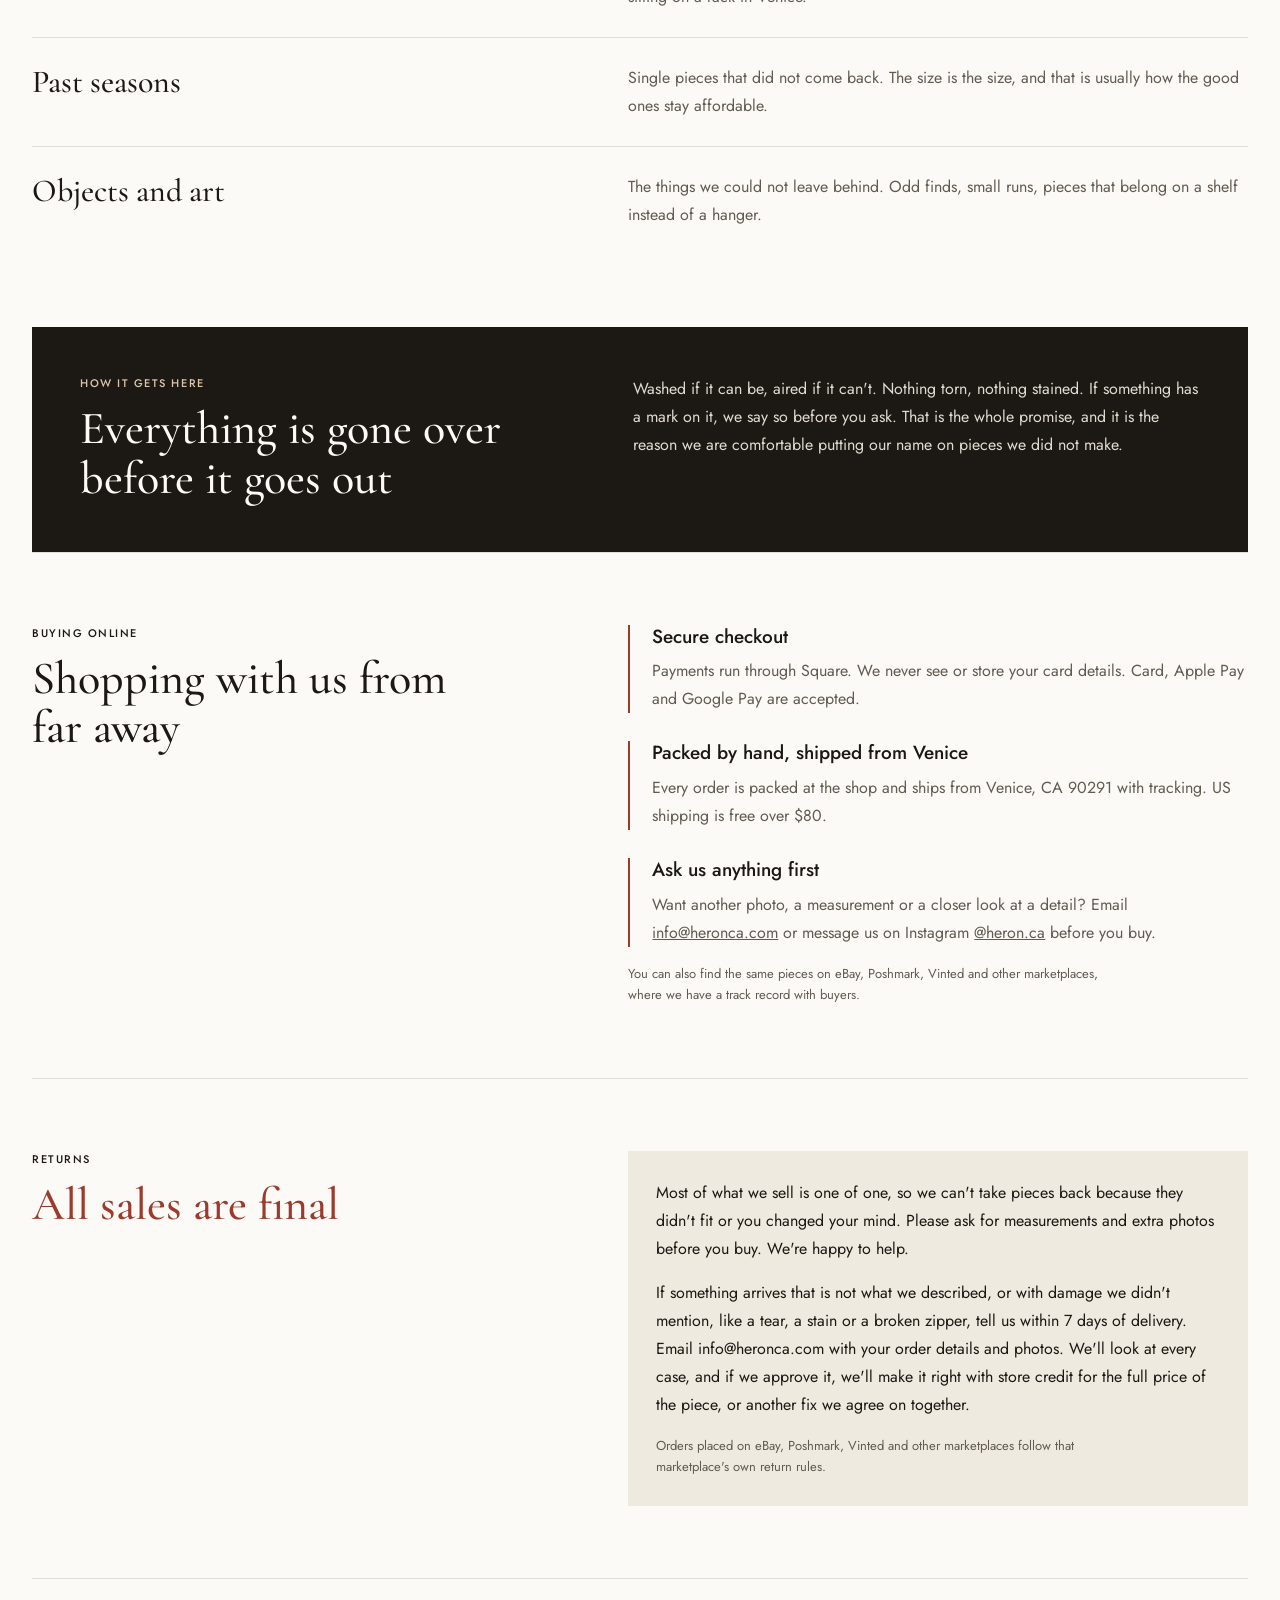
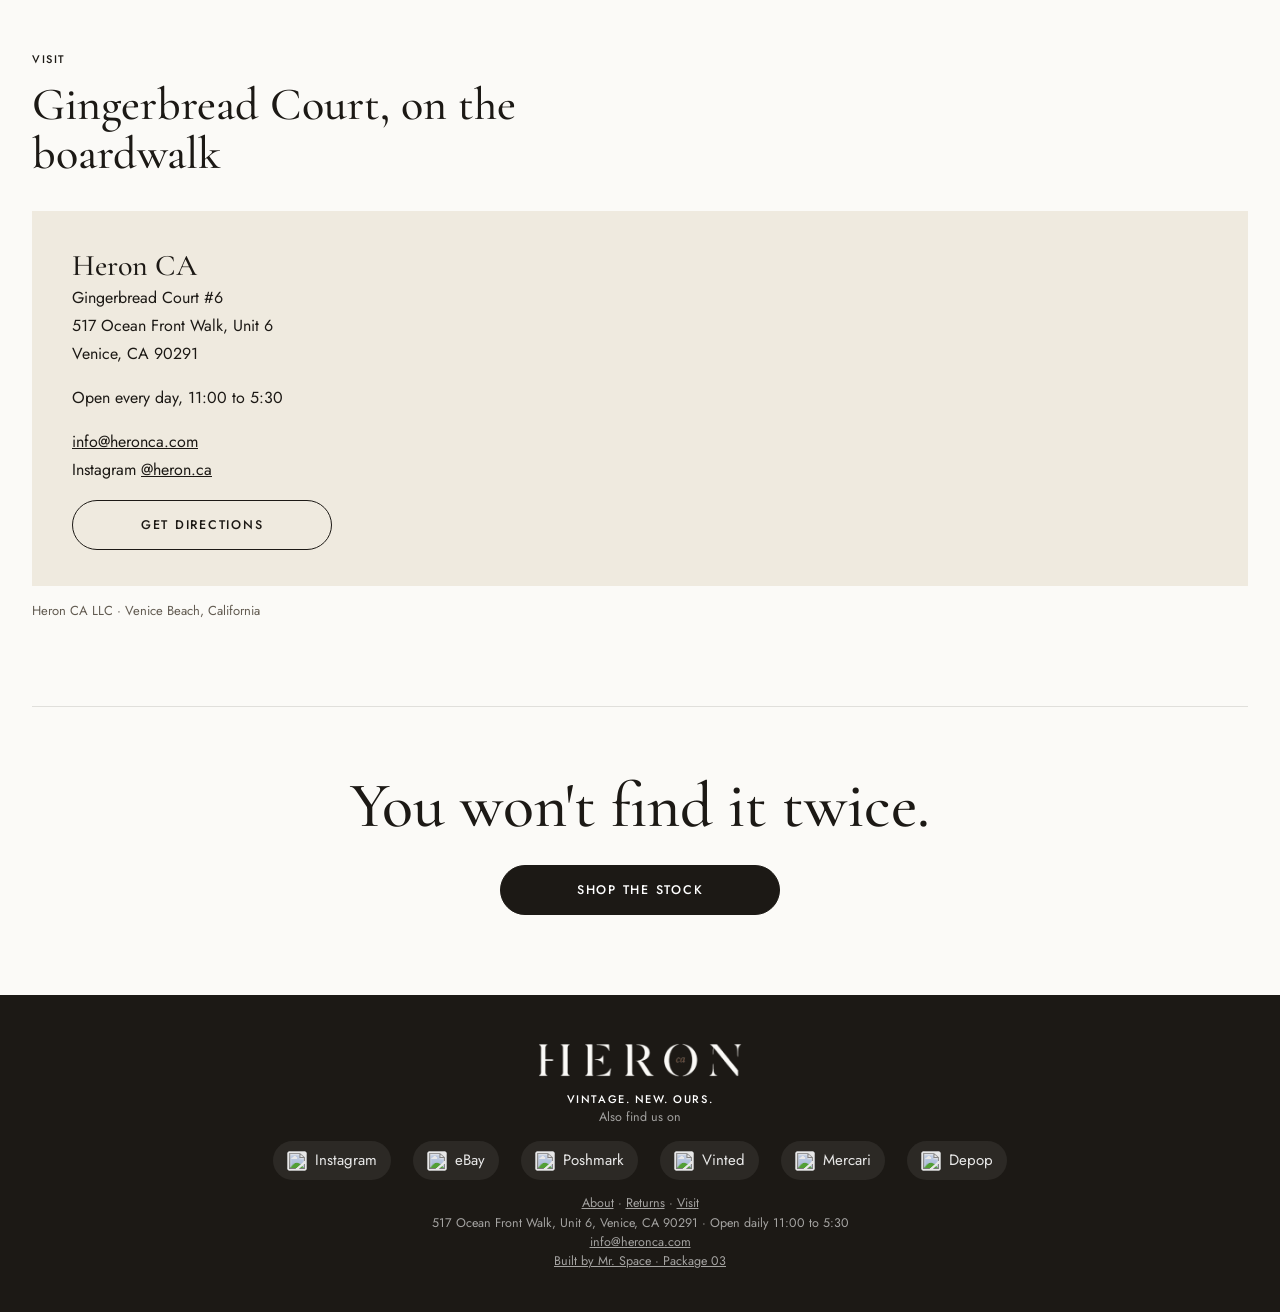
==== commit 9f088fb5: "Refine storefront navigation with editorial serif typography" ====
--- a/about.html
+++ b/about.html
@@ -5,7 +5,7 @@
 <link rel="icon" href="/assets/heron-ca.png">
 <link rel="preconnect" href="https://fonts.googleapis.com"><link rel="preconnect" href="https://fonts.gstatic.com" crossorigin>
 <link href="https://fonts.googleapis.com/css2?family=Cormorant+Garamond:wght@400;500&family=Jost:wght@400;500&display=swap" rel="stylesheet">
-<link rel="stylesheet" href="/assets/heron.css?v=14">
+<link rel="stylesheet" href="/assets/heron.css?v=15">
 <link rel="stylesheet" href="/assets/editorial.css?v=1"></head>
 <body class="about-page">
 <section class="about-hero"><div class="wrap about-intro">
--- a/assets/heron.css
+++ b/assets/heron.css
@@ -142,23 +142,26 @@
 @media(max-width:560px){.hero-shade{background:linear-gradient(0deg,var(--sand) 8%,rgba(0,0,0,0) 75%)}.hero.has-video .wrap{justify-content:flex-end}.hero.has-video .bird{opacity:.35}}
 @media(prefers-reduced-motion:reduce){.hero-bg{animation:none}}
 
-/* Primary navigation stays prominent and touch-friendly on every storefront page. */
+/* Editorial primary navigation: generous type, open spacing, restrained rules. */
 header.top .bar{height:80px}
-header.top .menu{display:flex;gap:8px}
-header.top .menu a{display:inline-flex;align-items:center;justify-content:center;min-height:44px;min-width:86px;padding:10px 22px;border:1px solid #d8cebc;border-radius:999px;background:var(--sand);color:var(--ink);font-size:15px;font-weight:500;letter-spacing:.02em;text-decoration:none;transition:background .18s ease,border-color .18s ease}
-header.top .menu a:hover{background:#e1d7c6;border-color:var(--ink)}
-header.top .menu a[href="/about.html#visit"]{background:var(--brick);border-color:var(--brick);color:#fff}
-header.top .menu a[href="/about.html#visit"]:hover{background:#7d2e23;border-color:#7d2e23}
-header.top .menu a:focus-visible{outline:2px solid var(--ink);outline-offset:4px}
+header.top .right{gap:32px}
+header.top .menu{display:flex;align-items:center;gap:32px}
+header.top .menu a{display:inline-flex;align-items:center;justify-content:center;position:relative;min-height:48px;padding:6px 0;background:transparent;border:0;border-radius:0;color:var(--ink);font:500 26px/1.1 'Cormorant Garamond',Georgia,serif;letter-spacing:-.015em;text-decoration:none}
+header.top .menu a::after{content:"";position:absolute;left:0;right:0;bottom:3px;height:1px;background:var(--brick);transform:scaleX(0);transform-origin:left;transition:transform .2s ease}
+header.top .menu a:hover{color:var(--brick)}
+header.top .menu a:hover::after,body.about-page header.top .menu a[href="/about.html"]::after,body.home-page header.top .menu a[href="/"]::after{transform:scaleX(1)}
+header.top .menu a[href="/about.html#visit"]{color:var(--ink)}
+header.top .menu a:focus-visible{outline:2px solid var(--brick);outline-offset:6px}
 section[id]{scroll-margin-top:144px}
 @media(max-width:640px){
-  header.top .bar{display:grid;grid-template-columns:1fr auto;gap:8px 12px;height:auto;min-height:116px;padding-top:10px;padding-bottom:10px}
+  header.top .bar{display:grid;grid-template-columns:1fr auto;gap:6px 12px;height:auto;min-height:120px;padding-top:10px;padding-bottom:0}
   header.top .logo{grid-column:1;grid-row:1;align-self:center}
   header.top .logo img{height:28px;width:auto;max-width:100%}
   header.top .right{display:contents}
   header.top .bag{grid-column:2;grid-row:1;min-height:42px;padding:10px 16px}
-  header.top .menu{grid-column:1/-1;grid-row:2;display:grid;grid-template-columns:repeat(3,minmax(0,1fr));gap:8px;width:100%}
-  header.top .menu a{min-width:0;min-height:44px;padding:10px 12px;font-size:15px}
+  header.top .menu{grid-column:1/-1;grid-row:2;display:grid;grid-template-columns:repeat(3,minmax(0,1fr));gap:0;width:100%;border-top:1px solid var(--line)}
+  header.top .menu a{min-width:0;min-height:58px;padding:10px 0;font-size:27px}
+  header.top .menu a::after{left:25%;right:25%;bottom:8px}
   section[id],body.about-page section[id]{scroll-margin-top:184px}
 }
-@media(prefers-reduced-motion:reduce){header.top .menu a{transition:none}}
+@media(prefers-reduced-motion:reduce){header.top .menu a::after{transition:none}}
